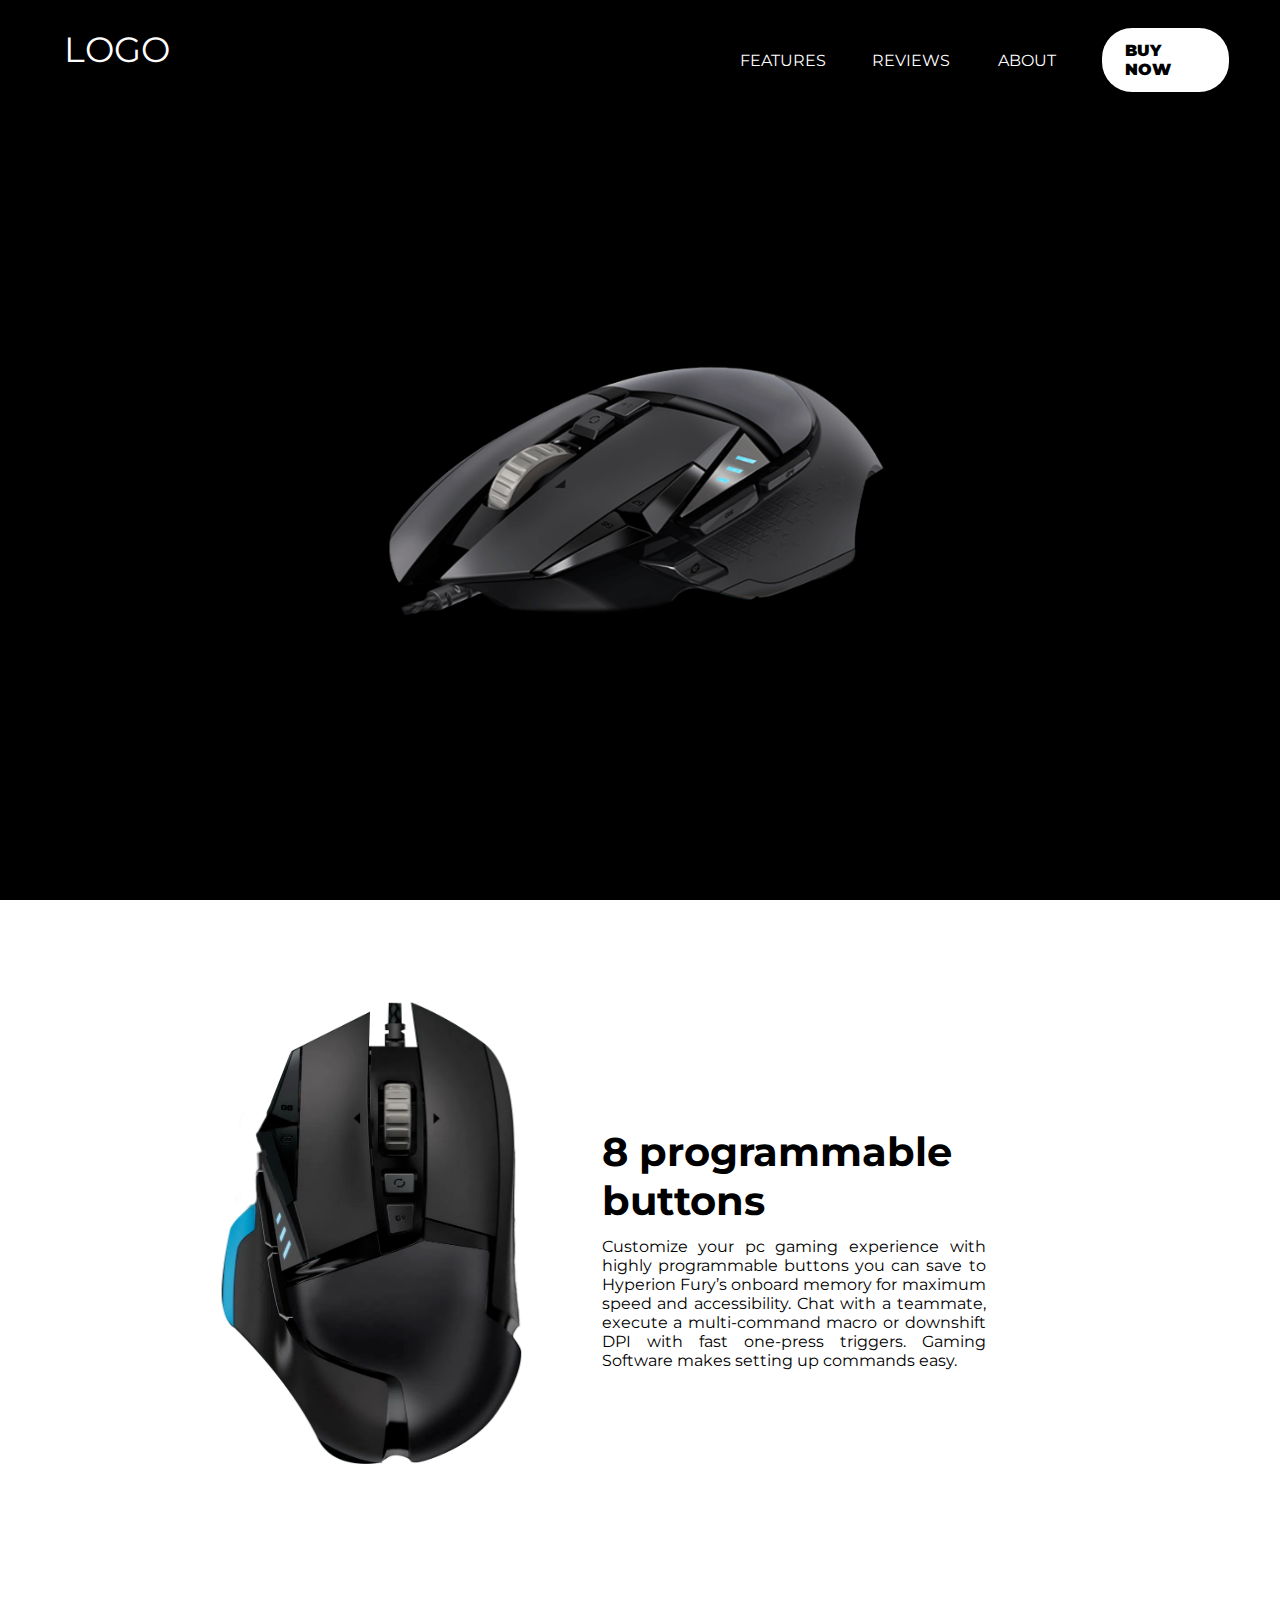
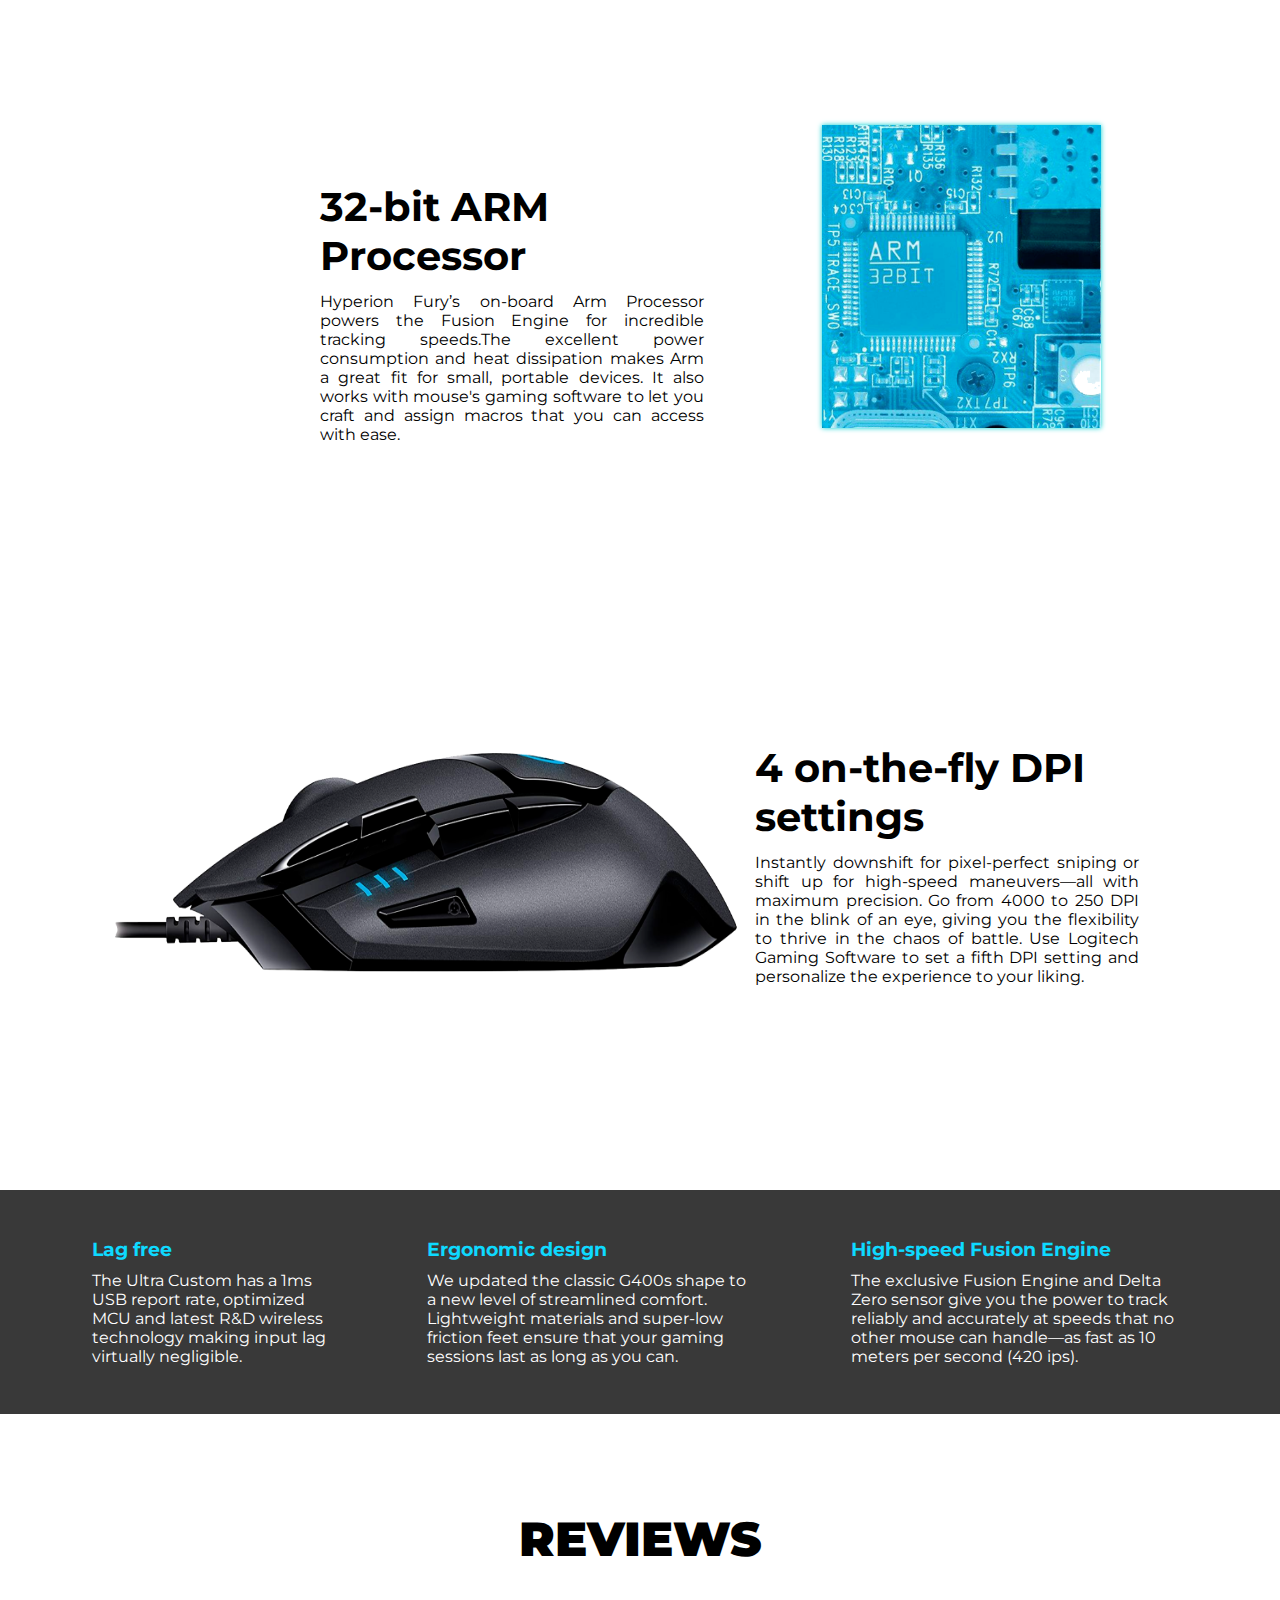
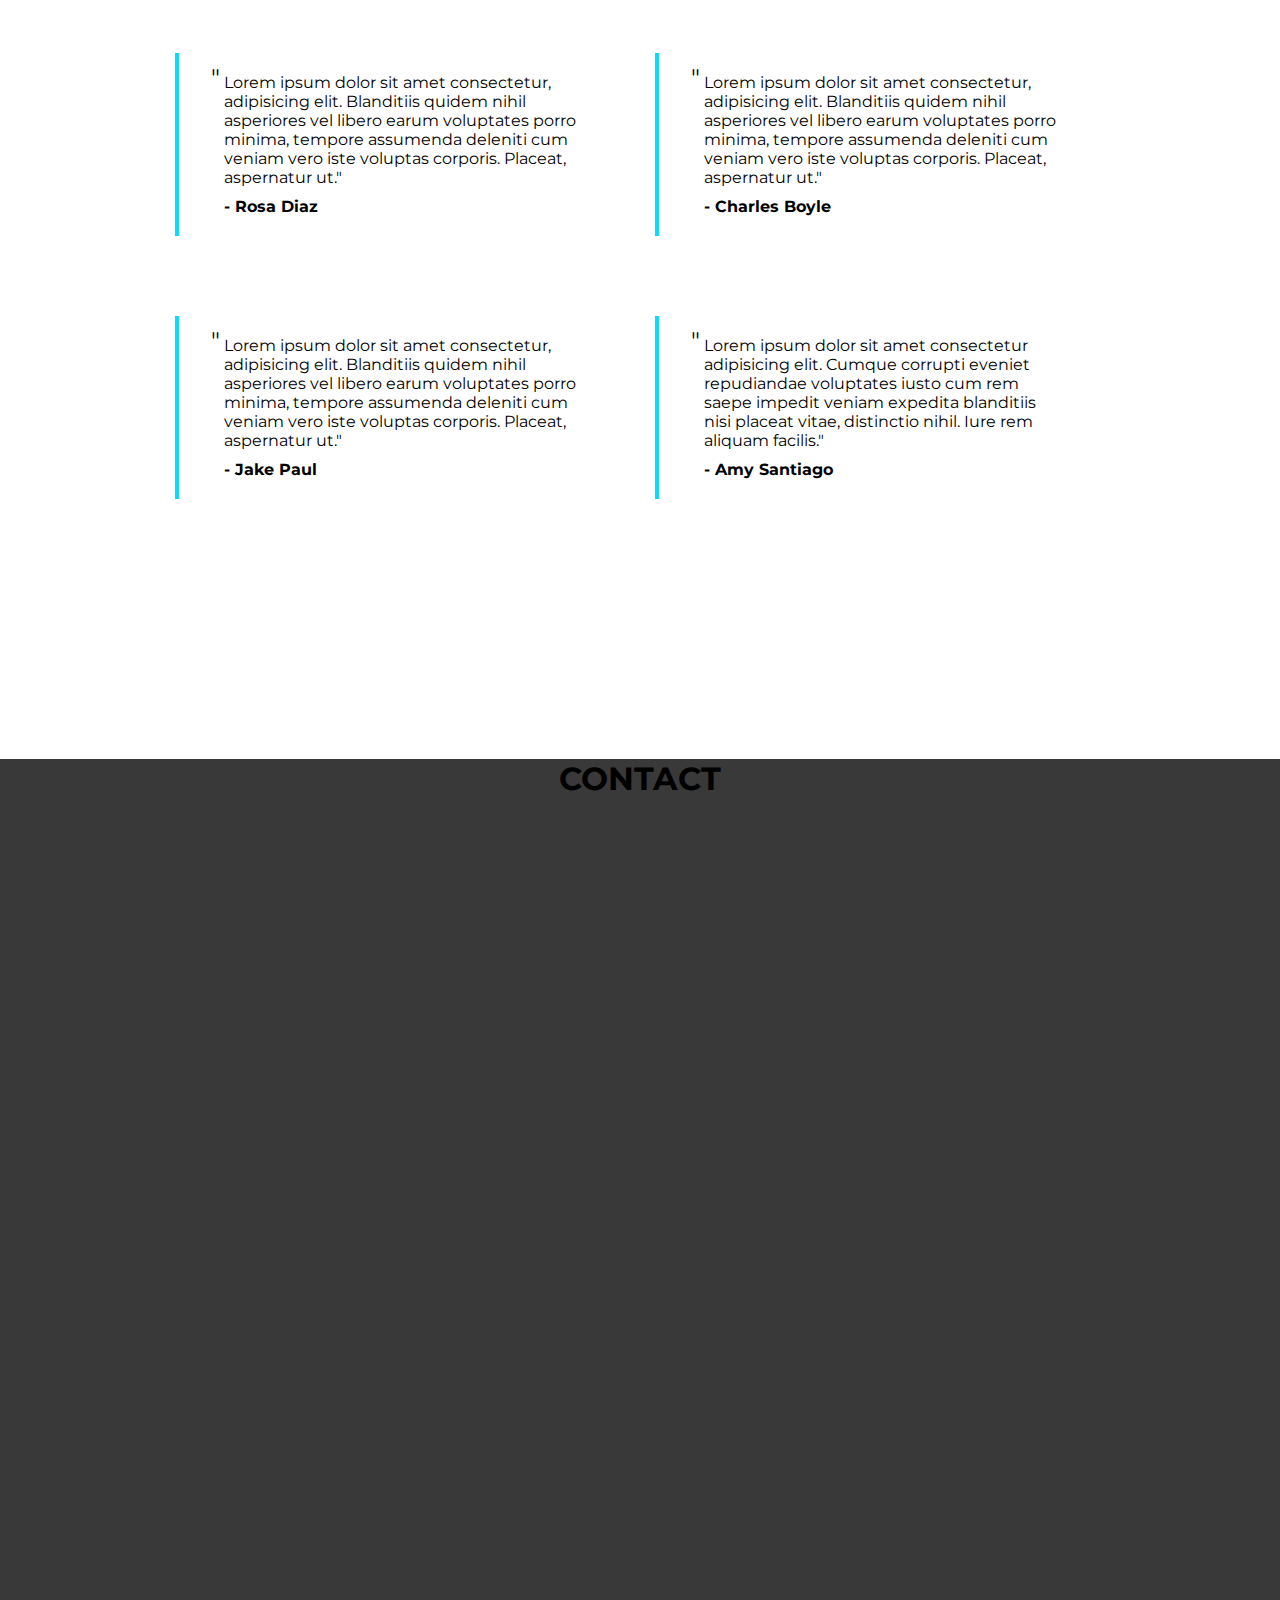
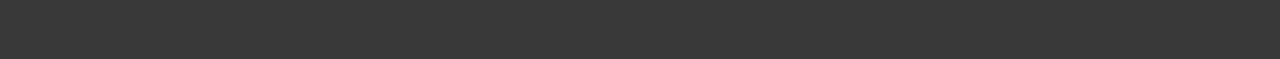
==== mouse.html @ 737251bb "sync files ready" ====
<!DOCTYPE html>
<html lang="en">

<head>
   <meta charset="UTF-8">
   <meta http-equiv="X-UA-Compatible" content="IE=edge">
   <meta name="viewport" content="width=device-width, initial-scale=1.0">
   <!-- fonts -->
   <link rel="preconnect" href="https://fonts.googleapis.com">
   <link rel="preconnect" href="https://fonts.gstatic.com" crossorigin>
   <link href="https://fonts.googleapis.com/css2?family=Montserrat:wght@300&display=swap" rel="stylesheet">
   <title>Document</title>

   <style>
      body,
      html {
         height: 100%;
         font-family: 'Montserrat', sans-serif;

      }

      * {
         margin: 0;
         padding: 0;
         box-sizing: border-box;
      }

      .page1,
      .page2,
      .page3,
      .page4,
      .page-review {
         position: relative;
      }

      .page2,
      .page3,
      .page4 {
         height: 70vh;
      }


      .page2,
      .page3,
      .page4 {
         background-color: rgb(255, 255, 255);
      }

      img {
         position: absolute;
      }

      /* ---------page1------------- */
      .page1 {
         height: 100vh;
         background-color: black;
         color: white;
         padding-top: 2.2%;
      }

      .page1 img {
         top: 40%;
         right: 30.5%;
         width: 510px;
         height: 262px;
      }

      nav {
         /* display: inline-block; */
         /* width: 40%; */
         padding-left: 56%;
         padding-right: 4%;
         position: relative;
      }

      nav span {
         position: absolute;
         top: -0%;
         left: 5%;
         font-size: 2.2em;
      }

      ul {
         list-style-type: none;
         display: flex;
         /* flex-flow: row nowrap; */
         justify-content: flex-end;
         align-items: center;
         /* background-color: rgb(15, 15, 15);
         border-radius: 30px; */
         /* font-family: 'Montserrat', sans-serif; */
      }

      ul li {
         flex: 1 1 0;
      }

      ul li a {
         text-decoration: none;
         display: inline-block;
         /* border: 1px solid red; */
         /* padding: 20px 35px; */
         padding: 13px 23px;
         text-transform: uppercase;
         color: white;
      }

      #buy {
         background-color: white;
         color: black;
         border-radius: 30px;
         font-weight: 900;
      }

      /* ------------------------  page2  --------------------------- */

      section {
         width: 30%;
         position: absolute;
         text-align: justify;
      }

      h2 {
         font-size: 2.5em;
         margin-bottom: 12px;
         text-align: initial;
      }

      .page2 img {
         top: 16%;
         left: 15%;
         width: 345px;
         height: 463px;
      }

      .page2 section {

         top: 36%;
         right: 23%;
      }

      /* ------------------------  page3  --------------------------- */


      /* .page2,.page3,.page4{
         background-color: rgb(0 0 0 / 84%);
      } */
      .page3 img {
         top: 31%;
         right: 14%;
         width: 279px;
         height: 303px;
         box-shadow: 0 0 5px rgb(4, 209, 209);
      }

      .page3 section {
         top: 40%;
         left: 25%;
      }

      /* ------------------------  page4  --------------------------- */

      .page4 img {
         top: 29%;
         left: 8%;
         width: 636px;
         height: 229px;
      }

      .page4 section {
         top: 29%;
         right: 11%;
      }

      /* ------------------ features--------------- */

      .features {
         display: flex;
         padding: 0 3.4%;
         background-color: rgb(57 57 57);
         color: white;
      }

      .features>div {
         padding: 3em;
         /* flex: 1 1 0; */
      }

      h3 {
         color: #0ed9ff;
         margin-bottom: 10px;
      }

      /* -------------------reviews-------------------- */

      .page-review {
         height: 105vh;
         text-align: center;
         padding-top: 7.5%;
      }

      .page-review h1{
         font-size: 3em;
         font-weight: 900;
         margin-bottom: 2%;
      }
      .page-review .box {
         text-align: initial;
         width: 75%;
         margin: 0 auto;
         /* border: 1px solid cyan; */
         /* box-shadow: 0 0 5px black; */
         /* padding: 1em; */
         /* background-color: rgb(0 0 0 / 9%); */
         display: flex;
         flex-flow: row wrap;
         justify-content: space-between;
      }

      .box>div{
         /* box-shadow: 0 0 5px black; */
         border-left: 4px solid #0ed9ff;
         margin: 40px 15px;
         padding: 20px 45px;
         flex: 1 1 45%;
         width: 50px;
         position: relative;
      }

      .box>div::before{
         content: '"';
         /* font-weight: 900; */
         font-size: 1.5em;
         position: absolute;
         top:10px;
         left: 32px;
      }
      /* .box .a{
         flex: 0 1 100%;
      } */

     

      .box>div>span{
         display: inline-block;
         margin-top: 10px;
         font-weight: bold;
         /* color: #0db9d8; */
      }
      


      /* --------------------- contact------------ */

      .contact{
         height: 100vh;
         background-color: rgb(57 57 57);
      }
   </style>
</head>

<body>
   <div class="page1">
      <nav>
         <span>LOGO</span>
         <ul>
            <li><a href="#">Features</a></li>
            <li><a href="#">Reviews</a></li>
            <li><a href="#">About</a></li>
            <li><a href="#" id="buy">Buy now</a></li>
         </ul>
      </nav>
      <!-- <img src="mouse-final.png" alt="mouse"> -->
      <img src="mouse-final.png" alt="mouse">
   </div>


   <div class="page2">
      <img src="mouse-top-new.-finalpng.png" alt="mouse top view">
      <section>
         <h2>8 programmable buttons</h2>
         <span>Customize your pc gaming experience with highly programmable buttons you can save to Hyperion Fury’s
            onboard memory for maximum speed and accessibility. Chat with a teammate, execute a multi-command macro or
            downshift DPI with fast one-press triggers. Gaming Software makes setting up commands easy.</span>
      </section>

   </div>

   <div class="page3">
      <img src="new-processor.png" alt="processor">
      <section>
         <h2>32-bit ARM Processor</h2>
         <span>
            Hyperion Fury’s on-board Arm Processor powers the Fusion Engine for incredible tracking speeds.The excellent
            power consumption and heat dissipation makes Arm a great fit for small, portable devices. It also works with
            mouse's gaming software to let you craft and assign macros that you can access with ease.</span>
      </section>
   </div>

   <div class="page4">
      <img src="side-mouse.png" alt="side-view-mouse">
      <section>
         <h2>4 on-the-fly DPI settings</h2>
         <span>
            Instantly downshift for pixel-perfect sniping or shift up for high-speed maneuvers—all with maximum
            precision. Go from 4000 to 250 DPI in the blink of an eye, giving you the flexibility to thrive in the chaos
            of battle. Use Logitech Gaming Software to set a fifth DPI setting and personalize the experience to your
            liking.</span>
      </section>
   </div>


   <div class="features">

      <div>
         <h3>Lag free</h3>
         The Ultra Custom has a 1ms USB report rate, optimized MCU and latest R&D wireless technology making input lag
         virtually negligible.
      </div>

      <div>
         <h3>Ergonomic design</h3>
         We updated the classic G400s shape to a new level of streamlined comfort. Lightweight materials and super-low
         friction feet ensure that your gaming sessions last as long as you can.
      </div>



      <div>
         <h3>High-speed Fusion Engine </h3>
         The exclusive Fusion Engine and Delta Zero sensor give you the power to track reliably and accurately at speeds
         that no other mouse can handle—as fast as 10 meters per second (420 ips).
      </div>


   </div>

   <div class="page-review">
      <h1>REVIEWS</h1> <br>
      <div class="box">
         <div class="a">
            Lorem ipsum dolor sit amet consectetur, adipisicing elit. Blanditiis quidem nihil asperiores vel libero earum voluptates porro minima, tempore assumenda deleniti cum veniam vero iste voluptas corporis. Placeat, aspernatur ut." <br>
            <span>- Rosa Diaz</span>
         </div>

         <div class="b">
            Lorem ipsum dolor sit amet consectetur, adipisicing elit. Blanditiis quidem nihil asperiores vel libero earum voluptates porro minima, tempore assumenda deleniti cum veniam vero iste voluptas corporis. Placeat, aspernatur ut." <br>
            <span>- Charles Boyle</span>
         </div>
         
         <div class="c">
            Lorem ipsum dolor sit amet consectetur, adipisicing elit. Blanditiis quidem nihil asperiores vel libero earum voluptates porro minima, tempore assumenda deleniti cum veniam vero iste voluptas corporis. Placeat, aspernatur ut." <br>
            <span>- Jake Paul</span>
         </div>
         <div class="d">
            Lorem ipsum dolor sit amet consectetur adipisicing elit. Cumque corrupti eveniet repudiandae voluptates iusto cum rem saepe impedit veniam expedita blanditiis nisi placeat vitae, distinctio nihil. Iure rem aliquam facilis." <br>
            <span>- Amy Santiago</span>
         </div>
            
      </div>
   </div>

   <div class="contact">
      <h1 style="text-align: center;">CONTACT</h1>

   </div>
</body>

</html>
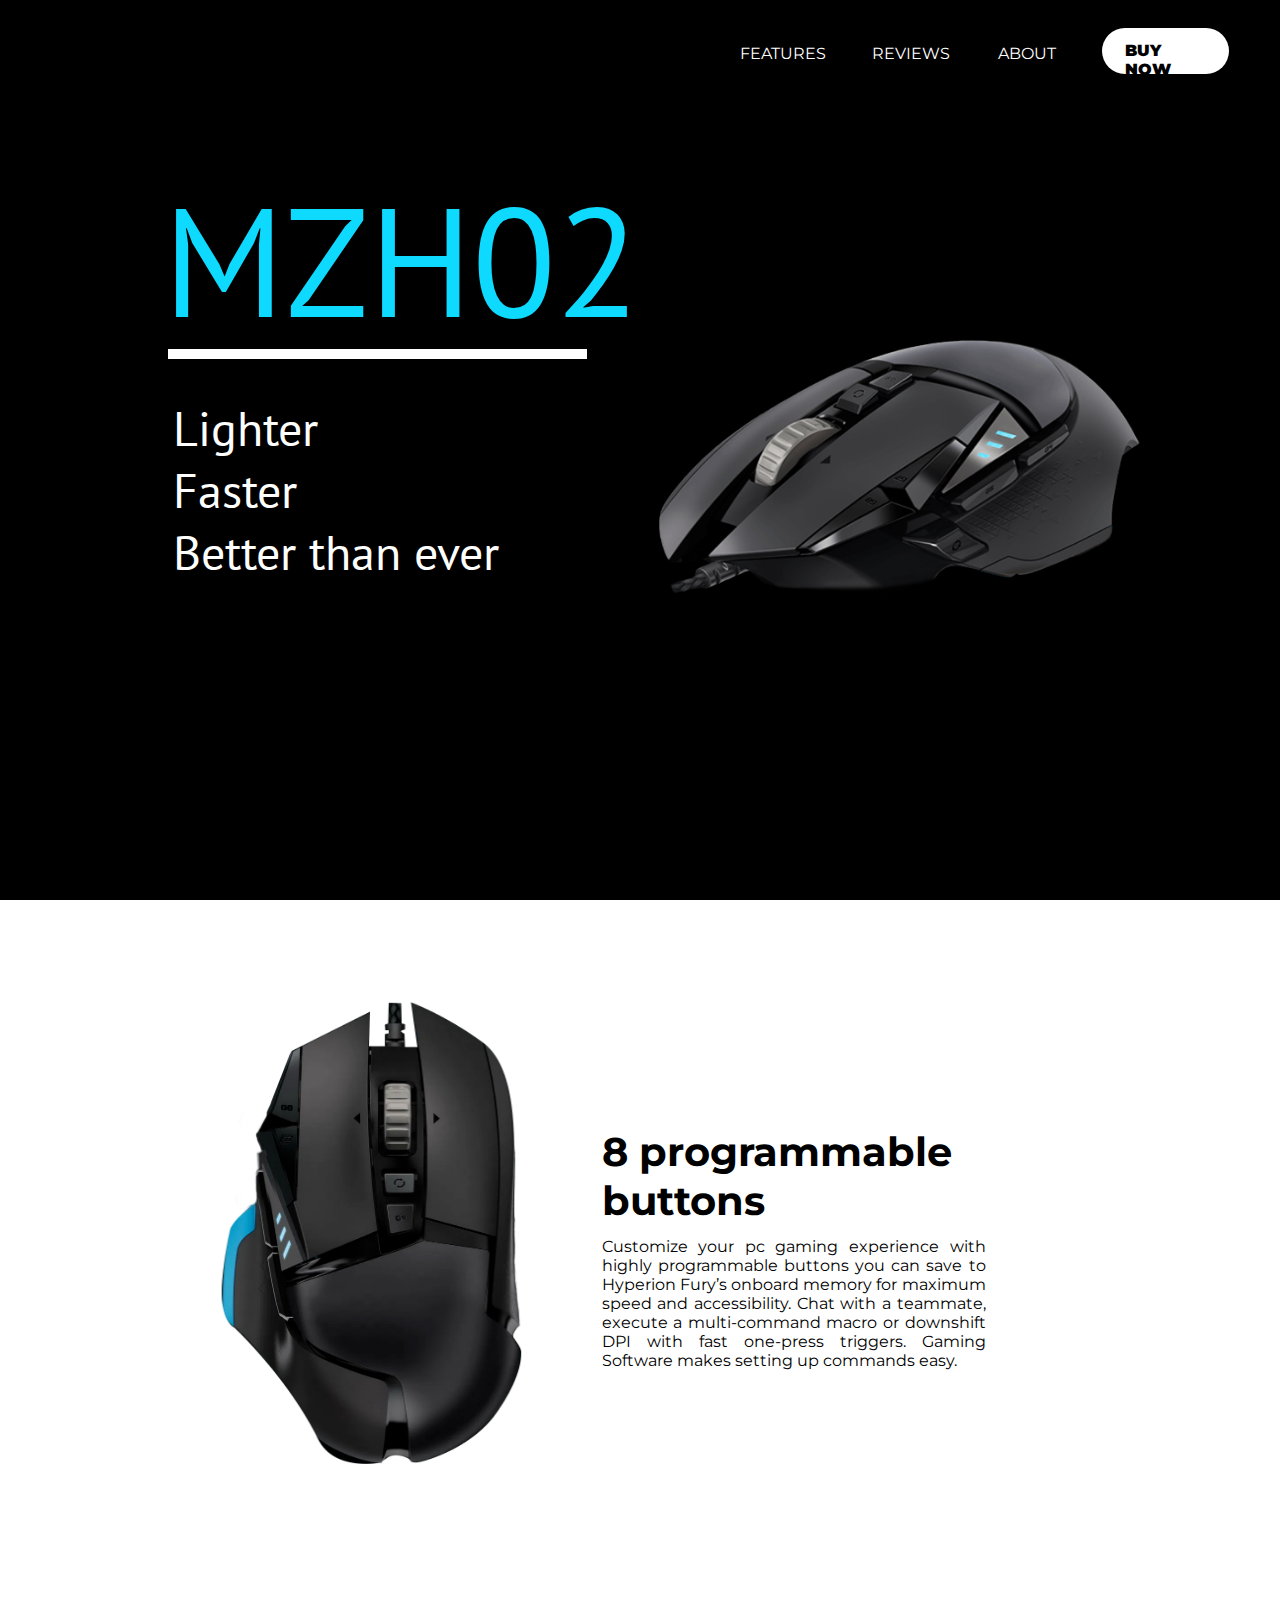
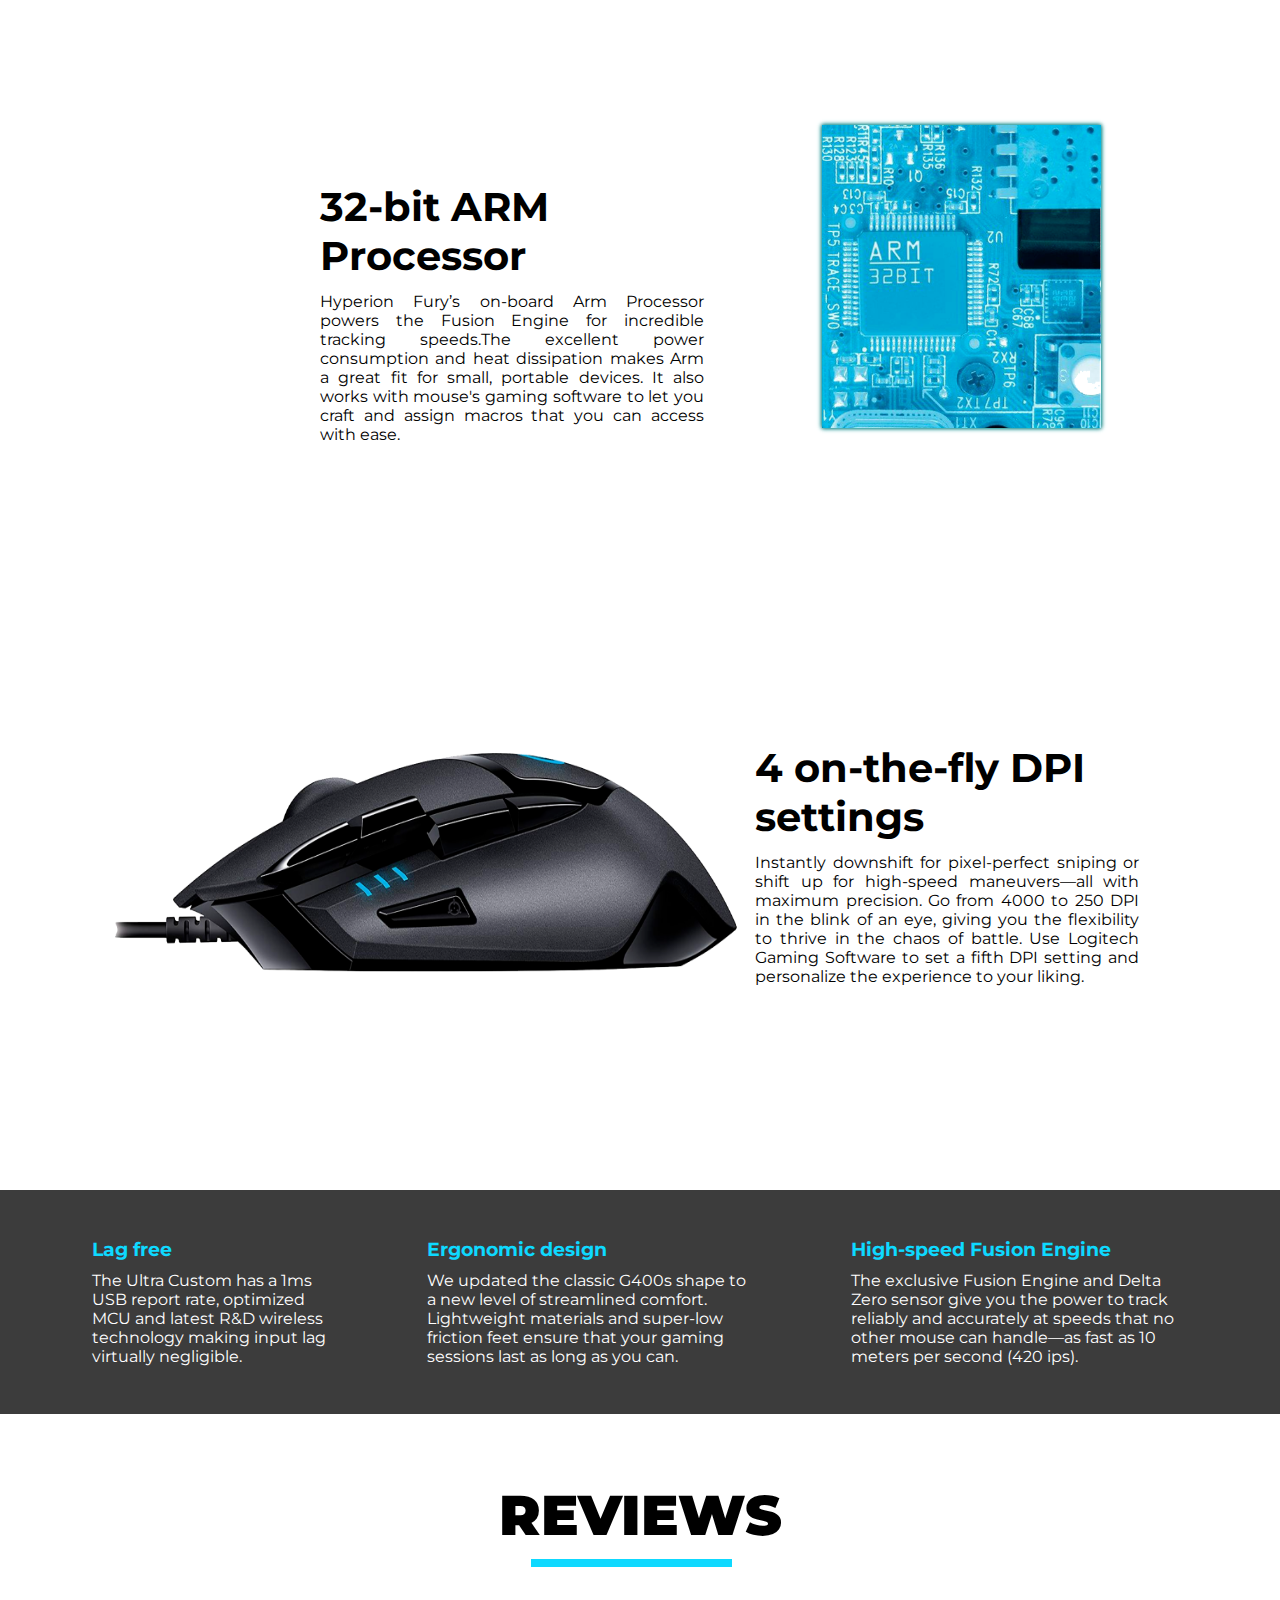
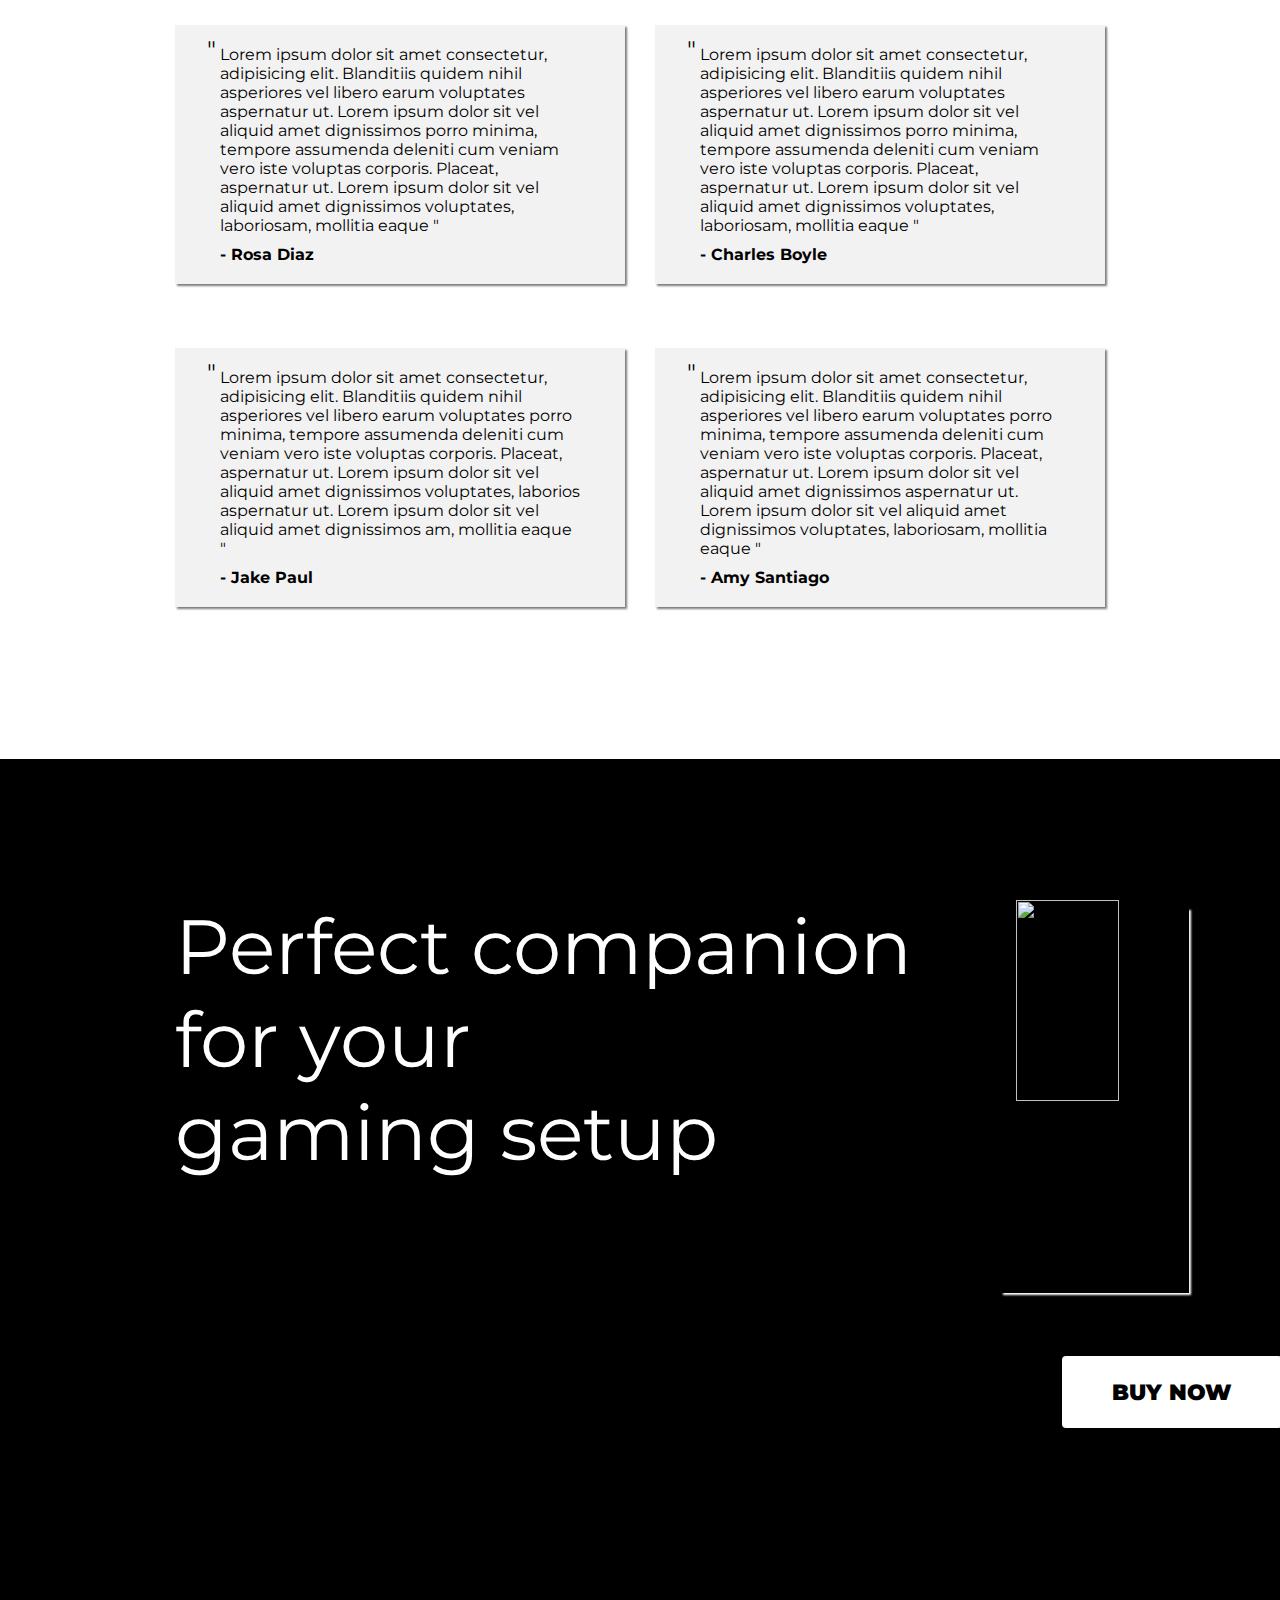
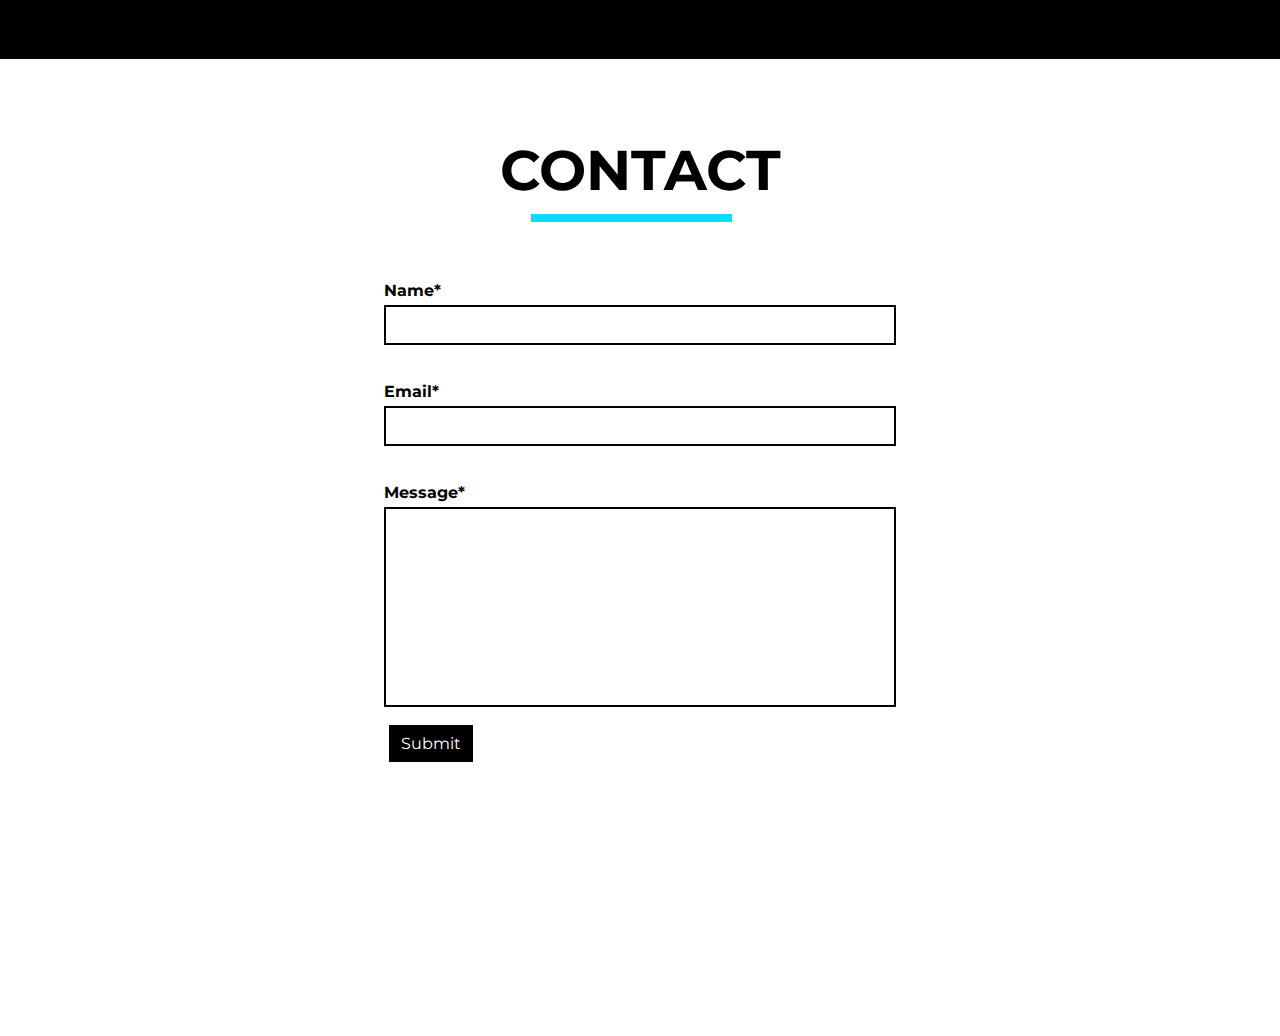
==== commit 619f849b: "made changes" ====
--- a/mouse.html
+++ b/mouse.html
@@ -9,6 +9,10 @@
    <link rel="preconnect" href="https://fonts.googleapis.com">
    <link rel="preconnect" href="https://fonts.gstatic.com" crossorigin>
    <link href="https://fonts.googleapis.com/css2?family=Montserrat:wght@300&display=swap" rel="stylesheet">
+   <link rel="preconnect" href="https://fonts.gstatic.com" crossorigin>
+   <link href="https://fonts.googleapis.com/css2?family=Rambla&display=swap" rel="stylesheet">
+   <link href="https://fonts.googleapis.com/css2?family=Merriweather+Sans&display=swap" rel="stylesheet">
+   <link href="https://fonts.googleapis.com/css2?family=PT+Sans:wght@700&display=swap" rel="stylesheet">
    <title>Document</title>
 
    <style>
@@ -16,6 +20,7 @@
       html {
          height: 100%;
          font-family: 'Montserrat', sans-serif;
+         scroll-behavior: smooth;
 
       }
 
@@ -29,7 +34,8 @@
       .page2,
       .page3,
       .page4,
-      .page-review {
+      .page-review,
+      .buy {
          position: relative;
       }
 
@@ -58,11 +64,44 @@
          padding-top: 2.2%;
       }
 
+      .page1 div {
+         width: 50%;
+         font-size: 3em;
+         position: relative;
+         top: 16%;
+         left: 13.5%;
+         /* font-family: 'Rambla', sans-serif; */
+         /* font-family: 'Merriweather Sans', sans-serif; */
+         font-family: 'PT Sans', sans-serif;
+      }
+
       .page1 img {
-         top: 40%;
-         right: 30.5%;
-         width: 510px;
-         height: 262px;
+         top: 37%;
+         right: 10.5%;
+         width: 496px;
+         height: 267px;
+      }
+
+      #name1 {
+         margin: -9% 0 6% -10px;
+         display: inline-block;
+         font-size: 3.2em;
+         color: #0ed9ff;
+         position: relative;
+         /* text-shadow: 2px 2px 2px black,
+          4px 4px 4px white,
+          6px 6px 6px black
+       */
+      }
+
+      #name1::after {
+         content: '';
+         width: 88%;
+         background-color: white;
+         height: 10px;
+         position: absolute;
+         bottom: 0%;
+         left: 1%;
       }
 
       nav {
@@ -96,6 +135,7 @@
       }
 
       ul li a {
+         transition: 0.3s ease all;
          text-decoration: none;
          display: inline-block;
          /* border: 1px solid red; */
@@ -105,11 +145,23 @@
          color: white;
       }
 
+      ul li a:hover{
+         font-weight: bold;
+      }
+
+      #buy:hover{
+         border: 2px solid white;
+         color:white;
+         background-color: black;
+
+      }
       #buy {
+         box-sizing: border-box;
          background-color: white;
          color: black;
          border-radius: 30px;
          font-weight: 900;
+         height: 46px;
       }
 
       /* ------------------------  page2  --------------------------- */
@@ -150,7 +202,8 @@
          right: 14%;
          width: 279px;
          height: 303px;
-         box-shadow: 0 0 5px rgb(4, 209, 209);
+         box-shadow: 0 0 5px rgb(4, 209, 209),
+            0 0 4px black;
       }
 
       .page3 section {
@@ -177,7 +230,7 @@
       .features {
          display: flex;
          padding: 0 3.4%;
-         background-color: rgb(57 57 57);
+         background-color: rgb(60 60 60);
          color: white;
       }
 
@@ -196,14 +249,32 @@
       .page-review {
          height: 105vh;
          text-align: center;
-         padding-top: 7.5%;
-      }
-
-      .page-review h1{
-         font-size: 3em;
+         padding-top: 5.2%;
+      }
+
+      .page-review h1 {
+         font-size: 3.5em;
          font-weight: 900;
          margin-bottom: 2%;
-      }
+         position: relative;
+      }
+
+      .page-review h1::after,
+      .contact h1::after {
+         content: '';
+         width: 15.7%;
+         background-color: #0ed9ff;
+         height: 8px;
+         position: absolute;
+         bottom: -27%;
+         left: 41.5%;
+         /* box-shadow: 0px 0px 1px black; */
+      }
+
+      /* 
+      .page-review h1::after{
+         add an underline here
+      } */
       .page-review .box {
          text-align: initial;
          width: 75%;
@@ -217,44 +288,177 @@
          justify-content: space-between;
       }
 
-      .box>div{
-         /* box-shadow: 0 0 5px black; */
-         border-left: 4px solid #0ed9ff;
-         margin: 40px 15px;
+      .box>div {
+         box-shadow: 2px 2px 2px #00000085;
+         /* border-left: 4px solid #0ed9ff; */
+         margin: 32px 15px;
          padding: 20px 45px;
          flex: 1 1 45%;
          width: 50px;
          position: relative;
-      }
-
-      .box>div::before{
+         background-color: #8080801a;
+      }
+
+      .box>div::before {
          content: '"';
          /* font-weight: 900; */
          font-size: 1.5em;
          position: absolute;
-         top:10px;
+         top: 10px;
          left: 32px;
       }
+
       /* .box .a{
          flex: 0 1 100%;
       } */
 
-     
-
-      .box>div>span{
+
+
+      .box>div>span {
          display: inline-block;
          margin-top: 10px;
          font-weight: bold;
          /* color: #0db9d8; */
       }
-      
-
+
+      /* ---------------------- buy -------------------------- */
+      .buy {
+         height: 100vh;
+         background-color: black;
+         color: white;
+         display: flex;
+         justify-content: space-between;
+      }
+
+
+      .buy>div {
+         padding: 2em;
+         margin: 2em;
+      }
+
+      .buy .left,
+      .buy .right {
+         position: relative;
+      }
+
+      .buy .left .text {
+         font-size: 4.8em;
+         position: relative;
+         top: 10%;
+         left: 15%;
+      }
+
+      .buy .right img {
+         position: relative;
+         width: 65%;
+         height: 51%;
+         margin-left: 18%;
+         top: 10%;
+         /* box-shadow: 2px 2px 2px white,
+         -2px -2px 2px white; */
+         /* box-shadow: 2px 0 0 white,
+            0 2px 0 white; */
+      }
+
+      .buy .right::after {
+         /* content: '';
+         width: 61%;
+         height: 47%;
+         position: absolute;
+         left: 20%;
+         top: 14%;
+         border-right: 3px solid rgb(0, 68, 255);
+         border-bottom: 3px solid rgb(0, 68, 255); */
+         /* transform: skew(-3deg, 2deg); */
+         /* transform: skew(-3deg, 2deg); */
+         content: '';
+         width: 61%;
+         height: 46%;
+         position: absolute;
+         left: 19.7%;
+         top: 14%;
+         /* border: 2px solid white; */
+         box-shadow: 2px 2px 2px white;
+      }
+
+      .buy .right a {
+         display: inline-block;
+         text-decoration: none;
+         color: black;
+         background-color: white;
+         padding: 22px 50px;
+         position: relative;
+         top: 18%;
+         left: 37%;
+         font-size: 1.4em;
+         font-weight: 900;
+         /* border: 5px solid #005fff; */
+         /* box-shadow: 3px 3px 4px #005fff; */
+         border-radius: 4px;
+      }
 
       /* --------------------- contact------------ */
 
-      .contact{
+      .contact {
          height: 100vh;
-         background-color: rgb(57 57 57);
+         position: relative;
+      }
+
+      .contact h1 {
+         text-align: center;
+         font-size: 3.5em;
+         margin: 6% auto;
+         position: relative;
+      }
+
+
+      label {
+         /* text-align: left; */
+         display: block;
+         margin-bottom: 5px;
+         font-weight: bold;
+      }
+
+      label::after {
+         content: '*';
+      }
+
+      input[type=text] {
+         width: 100%;
+         margin-bottom: 18px;
+         border: 2px solid black;
+
+      }
+
+      input[id=name],
+      input[id=email] {
+         height: 40px;
+      }
+
+      input[id=message] {
+         height: 200px;
+      }
+
+      form {
+         width: 40%;
+         margin: 0 auto;
+         display: flex;
+         flex-flow: column nowrap;
+         /* justify-content: center; */
+         align-items: flex-start;
+      }
+
+      form span {
+         margin-left: 5px;
+         cursor: pointer;
+         padding: 9px 12px;
+         color: white;
+         font-size: inherit;
+         background-color: black;
+      }
+
+      form span:hover {
+         transform: scale(1.02);
       }
    </style>
 </head>
@@ -262,20 +466,21 @@
 <body>
    <div class="page1">
       <nav>
-         <span>LOGO</span>
+         <!-- <span>LOGO</span> -->
          <ul>
-            <li><a href="#">Features</a></li>
-            <li><a href="#">Reviews</a></li>
+            <li><a href="#features">Features</a></li>
+            <li><a href="#reeviews">Reviews</a></li>
             <li><a href="#">About</a></li>
-            <li><a href="#" id="buy">Buy now</a></li>
+            <li><a href="#bnow" id="buy">Buy now</a></li>
          </ul>
       </nav>
       <!-- <img src="mouse-final.png" alt="mouse"> -->
+      <div><span id="name1"> MZH02</span> <br>Lighter<br>Faster <br>Better than ever</div>
       <img src="mouse-final.png" alt="mouse">
    </div>
 
 
-   <div class="page2">
+   <div class="page2"  id="features">
       <img src="mouse-top-new.-finalpng.png" alt="mouse top view">
       <section>
          <h2>8 programmable buttons</h2>
@@ -335,33 +540,72 @@
 
    </div>
 
-   <div class="page-review">
+   <div class="page-review" id="reeviews">
       <h1>REVIEWS</h1> <br>
       <div class="box">
          <div class="a">
-            Lorem ipsum dolor sit amet consectetur, adipisicing elit. Blanditiis quidem nihil asperiores vel libero earum voluptates porro minima, tempore assumenda deleniti cum veniam vero iste voluptas corporis. Placeat, aspernatur ut." <br>
+            Lorem ipsum dolor sit amet consectetur, adipisicing elit. Blanditiis quidem nihil asperiores vel libero
+            earum voluptates aspernatur ut. Lorem ipsum dolor sit vel aliquid amet dignissimos porro minima, tempore
+            assumenda deleniti cum veniam vero iste voluptas corporis. Placeat,
+            aspernatur ut. Lorem ipsum dolor sit vel aliquid amet dignissimos voluptates, laboriosam, mollitia eaque
+            " <br>
             <span>- Rosa Diaz</span>
          </div>
 
          <div class="b">
-            Lorem ipsum dolor sit amet consectetur, adipisicing elit. Blanditiis quidem nihil asperiores vel libero earum voluptates porro minima, tempore assumenda deleniti cum veniam vero iste voluptas corporis. Placeat, aspernatur ut." <br>
+            Lorem ipsum dolor sit amet consectetur, adipisicing elit. Blanditiis quidem nihil asperiores vel libero
+            earum voluptates aspernatur ut. Lorem ipsum dolor sit vel aliquid amet dignissimos porro minima, tempore
+            assumenda deleniti cum veniam vero iste voluptas corporis. Placeat,
+            aspernatur ut. Lorem ipsum dolor sit vel aliquid amet dignissimos voluptates, laboriosam, mollitia eaque
+            " <br>
             <span>- Charles Boyle</span>
          </div>
-         
+
          <div class="c">
-            Lorem ipsum dolor sit amet consectetur, adipisicing elit. Blanditiis quidem nihil asperiores vel libero earum voluptates porro minima, tempore assumenda deleniti cum veniam vero iste voluptas corporis. Placeat, aspernatur ut." <br>
+            Lorem ipsum dolor sit amet consectetur, adipisicing elit. Blanditiis quidem nihil asperiores vel libero
+            earum voluptates porro minima, tempore assumenda deleniti cum veniam vero iste voluptas corporis. Placeat,
+            aspernatur ut. Lorem ipsum dolor sit vel aliquid amet dignissimos voluptates, laborios aspernatur ut. Lorem
+            ipsum dolor sit vel aliquid amet dignissimos am, mollitia eaque
+            " <br>
             <span>- Jake Paul</span>
          </div>
          <div class="d">
-            Lorem ipsum dolor sit amet consectetur adipisicing elit. Cumque corrupti eveniet repudiandae voluptates iusto cum rem saepe impedit veniam expedita blanditiis nisi placeat vitae, distinctio nihil. Iure rem aliquam facilis." <br>
+            Lorem ipsum dolor sit amet consectetur, adipisicing elit. Blanditiis quidem nihil asperiores vel libero
+            earum voluptates porro minima, tempore assumenda deleniti cum veniam vero iste voluptas corporis. Placeat,
+            aspernatur ut. Lorem ipsum dolor sit vel aliquid amet dignissimos aspernatur ut. Lorem ipsum dolor sit vel
+            aliquid amet dignissimos voluptates, laboriosam, mollitia eaque
+            " <br>
             <span>- Amy Santiago</span>
          </div>
-            
+
       </div>
    </div>
 
+   <div class="buy" id="bnow">
+      <div class="left">
+         <div class="text">
+            Perfect companion <br>for your <br>gaming setup
+         </div>
+      </div>
+      <div class="right"><img
+            src="https://www.newshub.co.nz/home/new-zealand/2020/02/gaming-industry-charges-forward-as-earnings-double-since-2017/_jcr_content/par/image.dynimg.1280.q75.jpg/v1581115957421/Getty-images-gaming-1120.jpg"
+            alt="">
+         <a href="#new">BUY NOW</a>
+      </div>
+   </div>
    <div class="contact">
-      <h1 style="text-align: center;">CONTACT</h1>
+      <h1>CONTACT</h1>
+      <div class="form">
+         <form>
+            <label for="name">Name</label>
+            <input type="text" id="name"><br>
+            <label for="email">Email</label>
+            <input type="text" id="email"><br>
+            <label for="message">Message</label>
+            <input type="text" id="message">
+            <span>Submit</span>
+         </form>
+      </div>
 
    </div>
 </body>
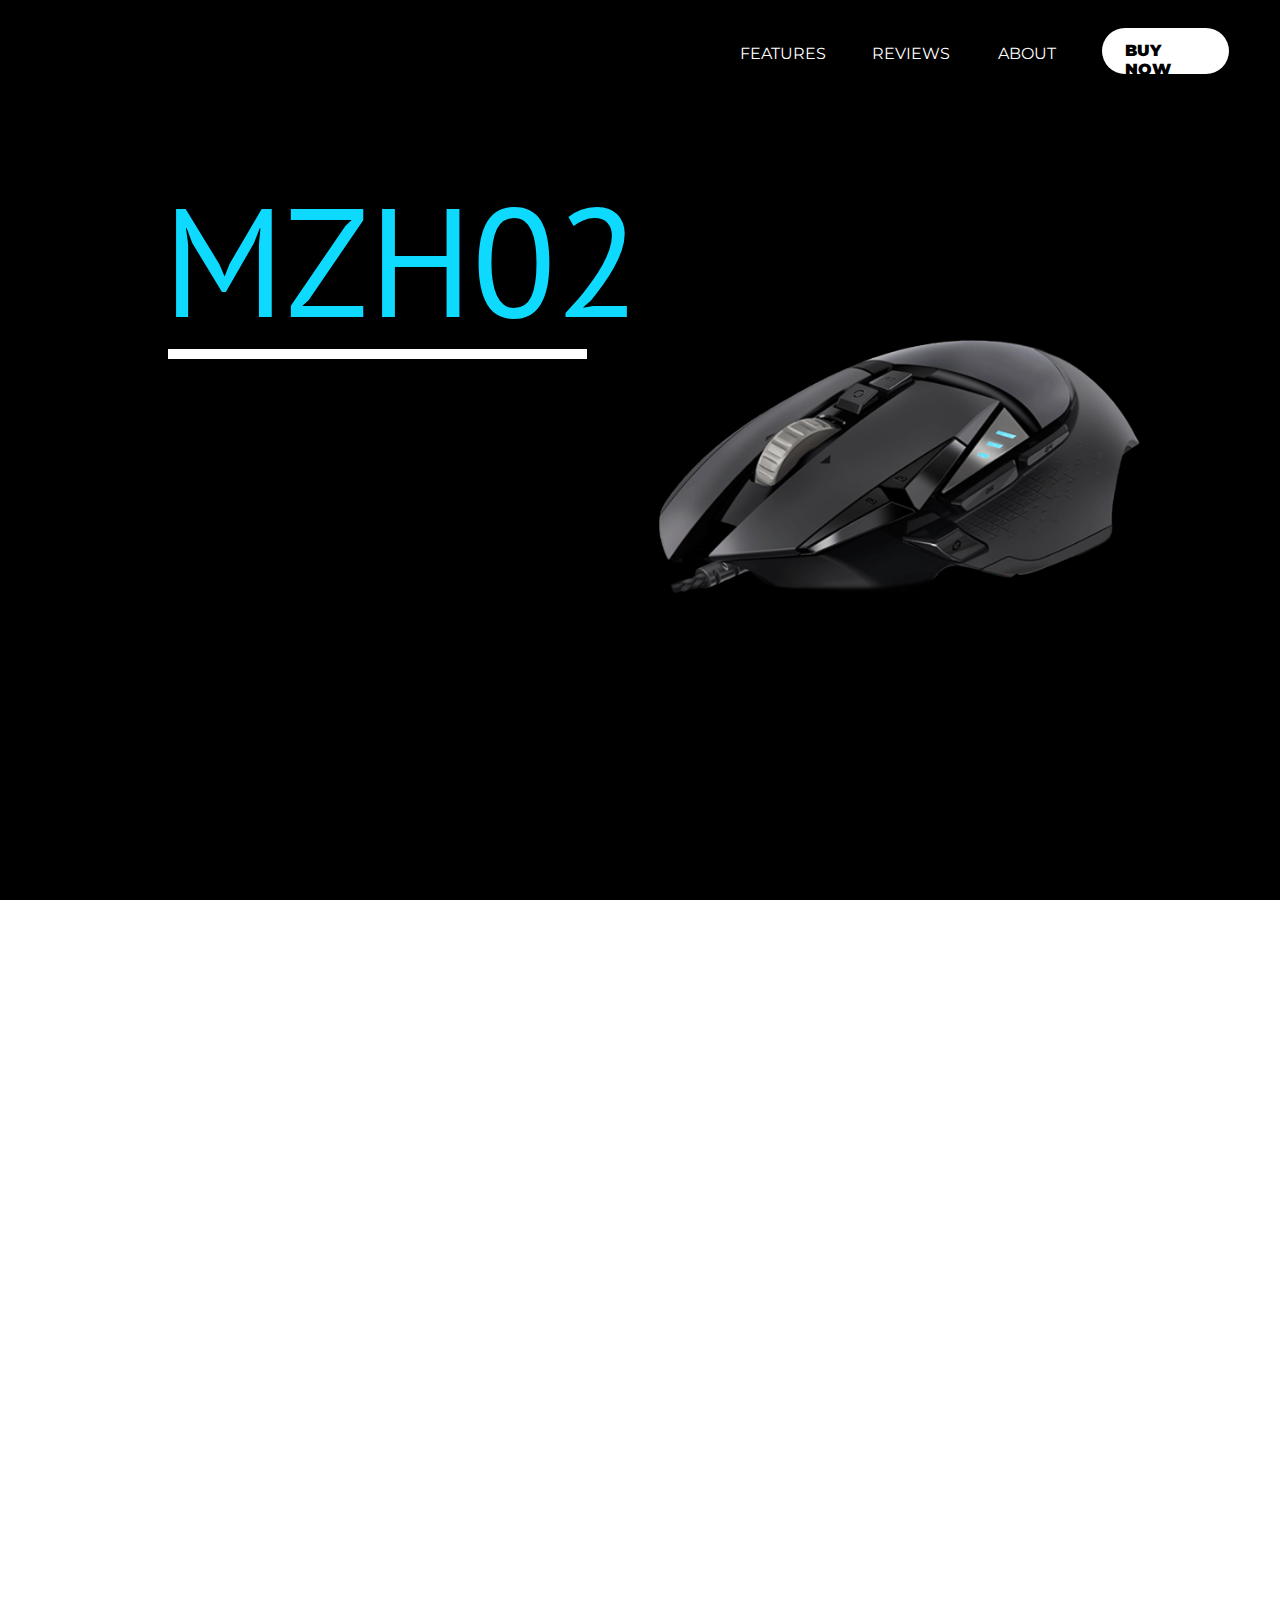
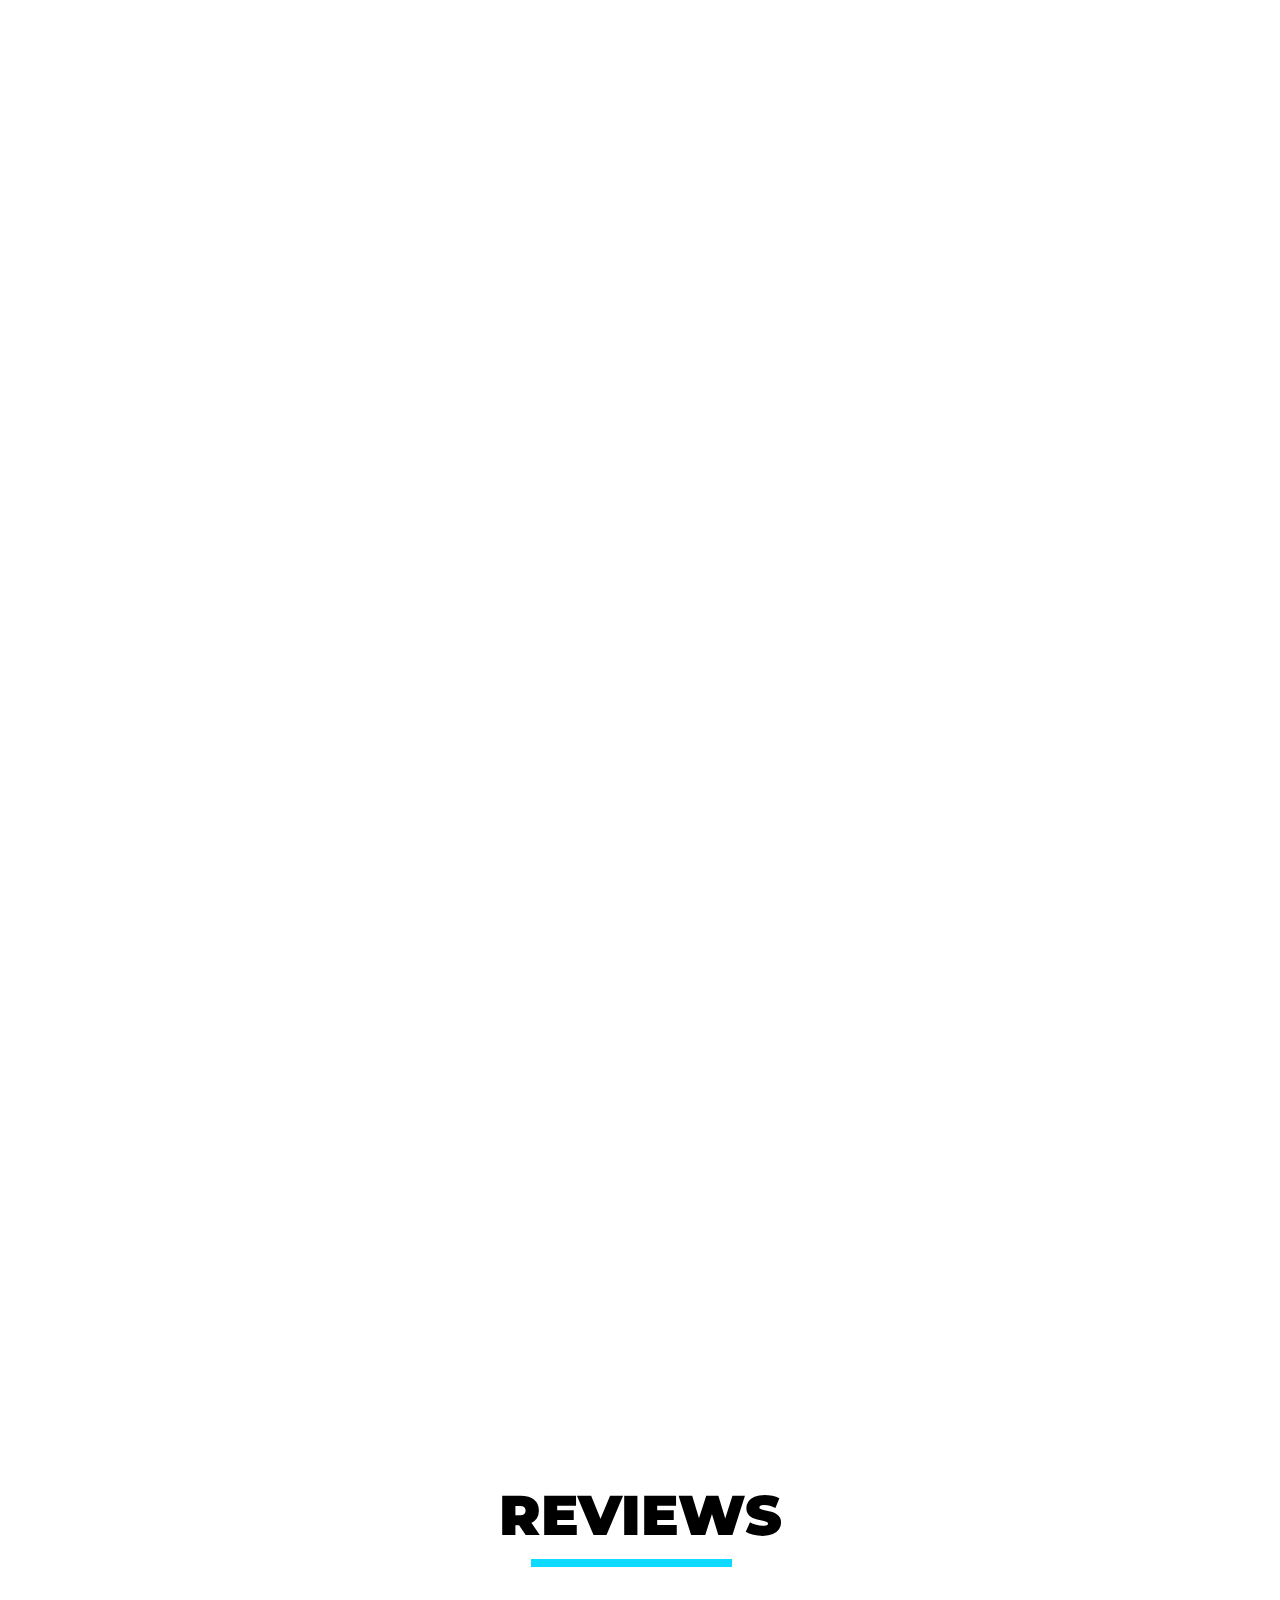
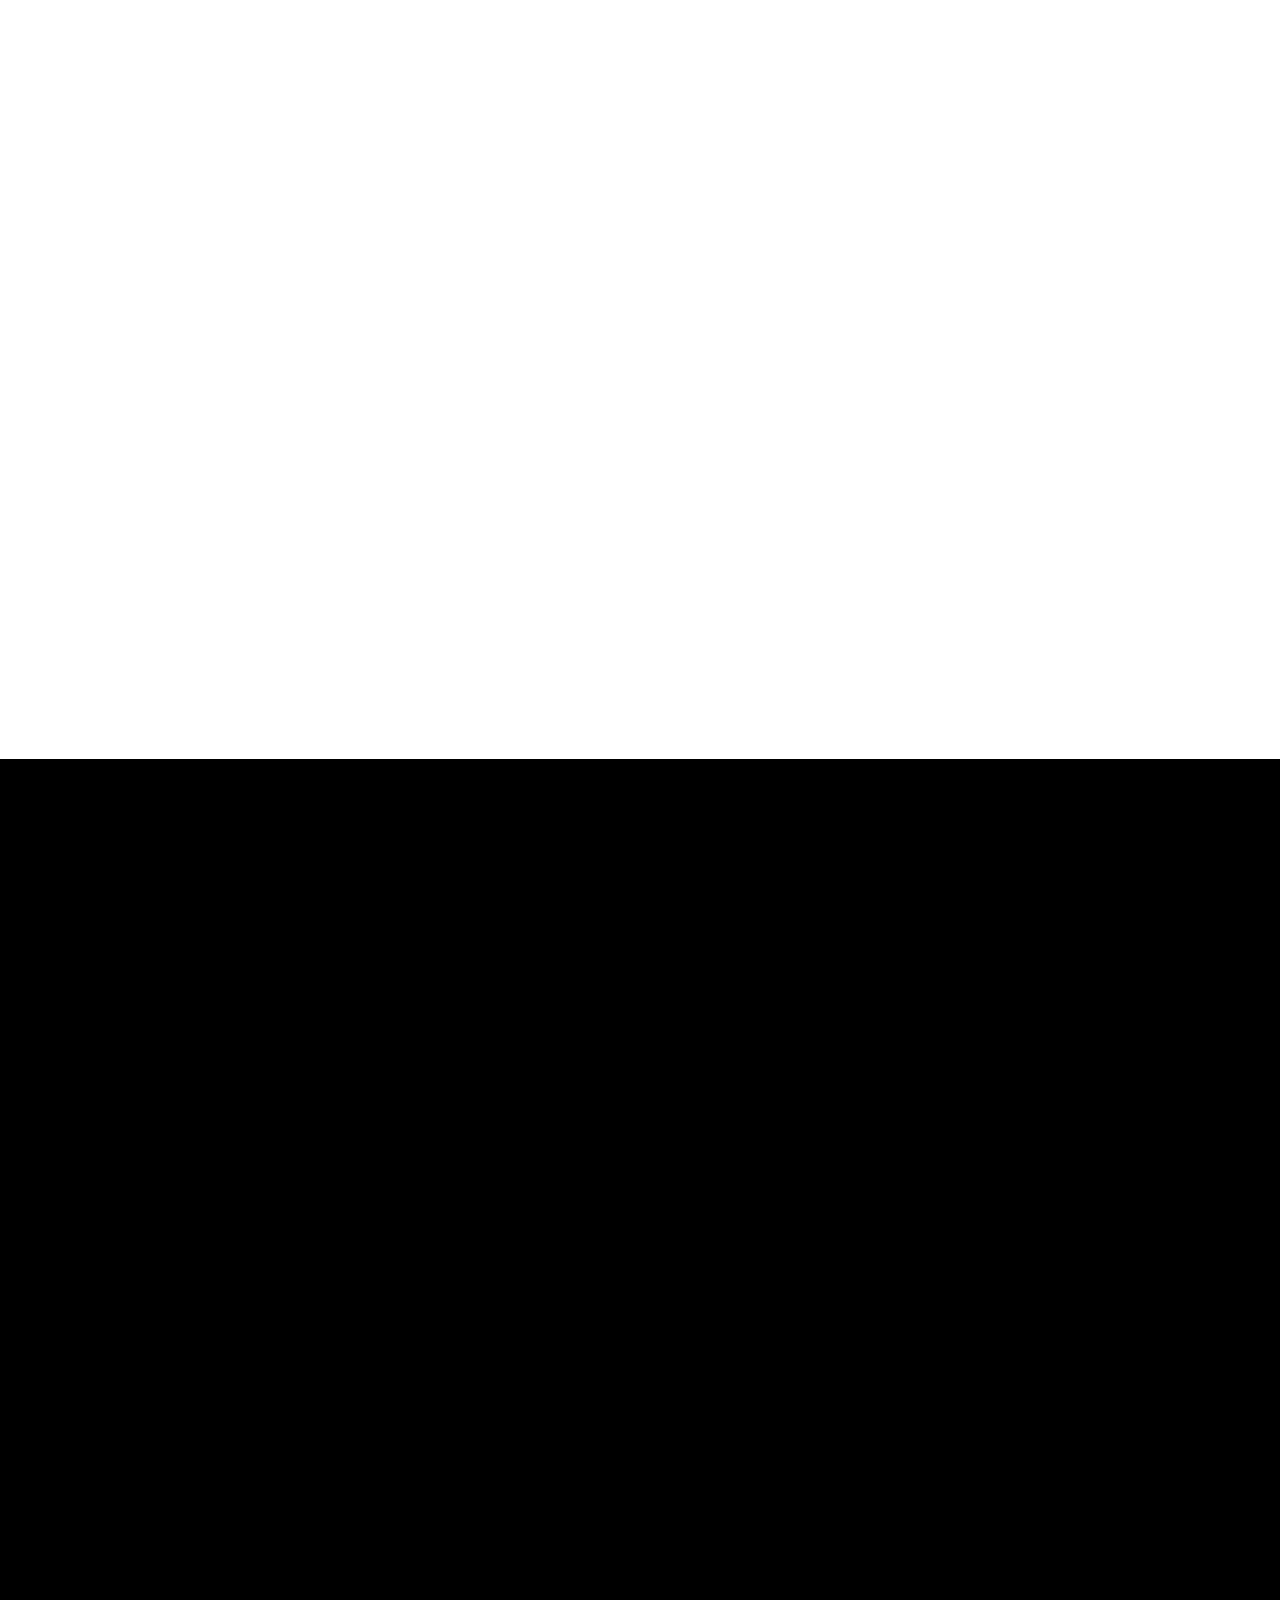
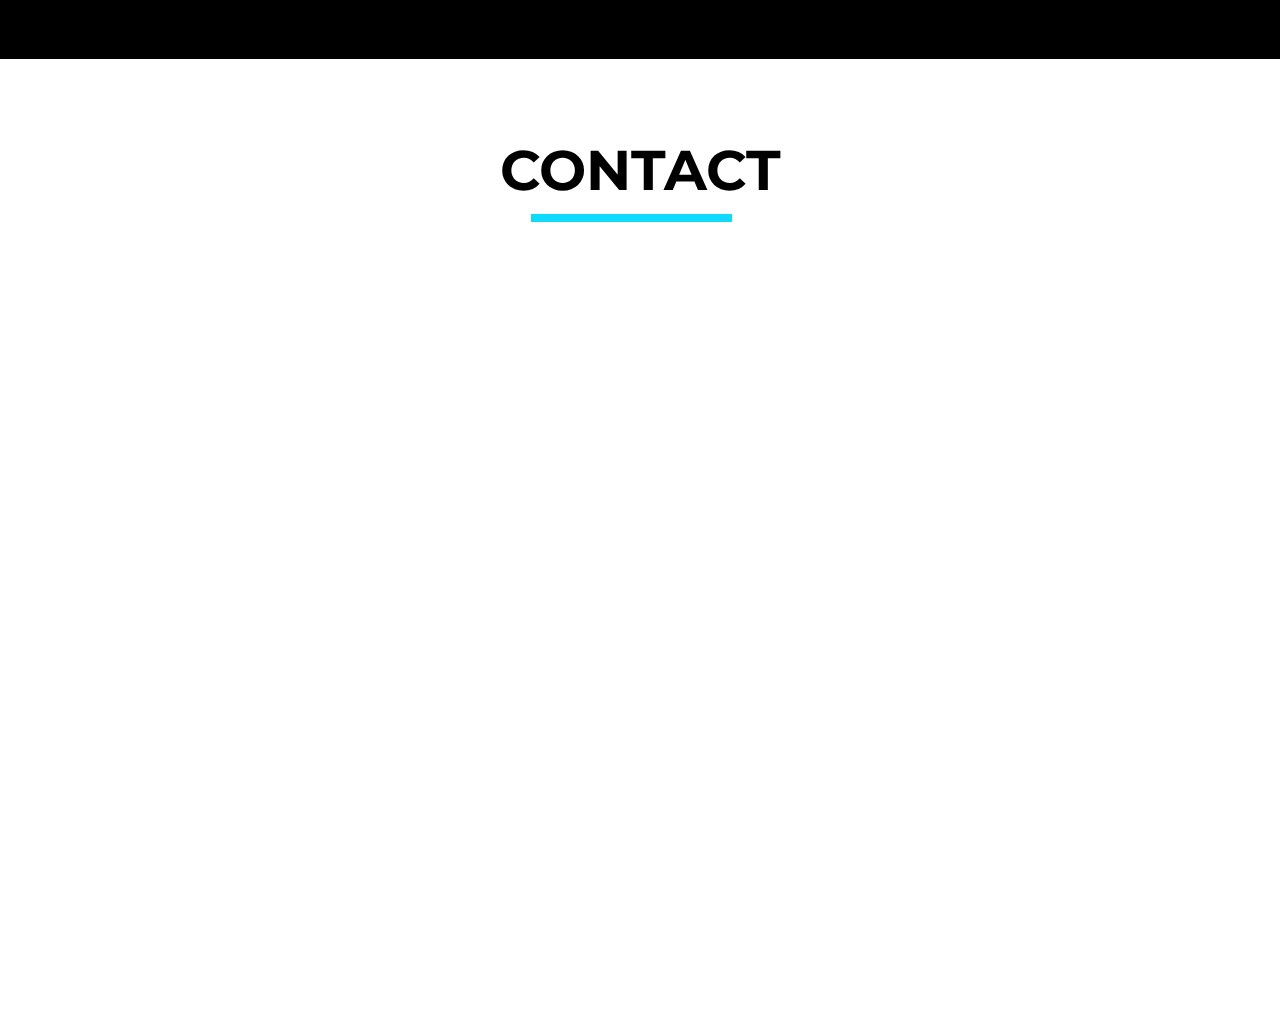
==== commit db513936: "added files" ====
--- a/mouse.html
+++ b/mouse.html
@@ -13,454 +13,9 @@
    <link href="https://fonts.googleapis.com/css2?family=Rambla&display=swap" rel="stylesheet">
    <link href="https://fonts.googleapis.com/css2?family=Merriweather+Sans&display=swap" rel="stylesheet">
    <link href="https://fonts.googleapis.com/css2?family=PT+Sans:wght@700&display=swap" rel="stylesheet">
+   
+   <link rel="stylesheet" href="styles.css">
    <title>Document</title>
-
-   <style>
-      body,
-      html {
-         height: 100%;
-         font-family: 'Montserrat', sans-serif;
-         scroll-behavior: smooth;
-
-      }
-
-      * {
-         margin: 0;
-         padding: 0;
-         box-sizing: border-box;
-      }
-
-      .page1,
-      .page2,
-      .page3,
-      .page4,
-      .page-review,
-      .buy {
-         position: relative;
-      }
-
-      .page2,
-      .page3,
-      .page4 {
-         height: 70vh;
-      }
-
-
-      .page2,
-      .page3,
-      .page4 {
-         background-color: rgb(255, 255, 255);
-      }
-
-      img {
-         position: absolute;
-      }
-
-      /* ---------page1------------- */
-      .page1 {
-         height: 100vh;
-         background-color: black;
-         color: white;
-         padding-top: 2.2%;
-      }
-
-      .page1 div {
-         width: 50%;
-         font-size: 3em;
-         position: relative;
-         top: 16%;
-         left: 13.5%;
-         /* font-family: 'Rambla', sans-serif; */
-         /* font-family: 'Merriweather Sans', sans-serif; */
-         font-family: 'PT Sans', sans-serif;
-      }
-
-      .page1 img {
-         top: 37%;
-         right: 10.5%;
-         width: 496px;
-         height: 267px;
-      }
-
-      #name1 {
-         margin: -9% 0 6% -10px;
-         display: inline-block;
-         font-size: 3.2em;
-         color: #0ed9ff;
-         position: relative;
-         /* text-shadow: 2px 2px 2px black,
-          4px 4px 4px white,
-          6px 6px 6px black
-       */
-      }
-
-      #name1::after {
-         content: '';
-         width: 88%;
-         background-color: white;
-         height: 10px;
-         position: absolute;
-         bottom: 0%;
-         left: 1%;
-      }
-
-      nav {
-         /* display: inline-block; */
-         /* width: 40%; */
-         padding-left: 56%;
-         padding-right: 4%;
-         position: relative;
-      }
-
-      nav span {
-         position: absolute;
-         top: -0%;
-         left: 5%;
-         font-size: 2.2em;
-      }
-
-      ul {
-         list-style-type: none;
-         display: flex;
-         /* flex-flow: row nowrap; */
-         justify-content: flex-end;
-         align-items: center;
-         /* background-color: rgb(15, 15, 15);
-         border-radius: 30px; */
-         /* font-family: 'Montserrat', sans-serif; */
-      }
-
-      ul li {
-         flex: 1 1 0;
-      }
-
-      ul li a {
-         transition: 0.3s ease all;
-         text-decoration: none;
-         display: inline-block;
-         /* border: 1px solid red; */
-         /* padding: 20px 35px; */
-         padding: 13px 23px;
-         text-transform: uppercase;
-         color: white;
-      }
-
-      ul li a:hover{
-         font-weight: bold;
-      }
-
-      #buy:hover{
-         border: 2px solid white;
-         color:white;
-         background-color: black;
-
-      }
-      #buy {
-         box-sizing: border-box;
-         background-color: white;
-         color: black;
-         border-radius: 30px;
-         font-weight: 900;
-         height: 46px;
-      }
-
-      /* ------------------------  page2  --------------------------- */
-
-      section {
-         width: 30%;
-         position: absolute;
-         text-align: justify;
-      }
-
-      h2 {
-         font-size: 2.5em;
-         margin-bottom: 12px;
-         text-align: initial;
-      }
-
-      .page2 img {
-         top: 16%;
-         left: 15%;
-         width: 345px;
-         height: 463px;
-      }
-
-      .page2 section {
-
-         top: 36%;
-         right: 23%;
-      }
-
-      /* ------------------------  page3  --------------------------- */
-
-
-      /* .page2,.page3,.page4{
-         background-color: rgb(0 0 0 / 84%);
-      } */
-      .page3 img {
-         top: 31%;
-         right: 14%;
-         width: 279px;
-         height: 303px;
-         box-shadow: 0 0 5px rgb(4, 209, 209),
-            0 0 4px black;
-      }
-
-      .page3 section {
-         top: 40%;
-         left: 25%;
-      }
-
-      /* ------------------------  page4  --------------------------- */
-
-      .page4 img {
-         top: 29%;
-         left: 8%;
-         width: 636px;
-         height: 229px;
-      }
-
-      .page4 section {
-         top: 29%;
-         right: 11%;
-      }
-
-      /* ------------------ features--------------- */
-
-      .features {
-         display: flex;
-         padding: 0 3.4%;
-         background-color: rgb(60 60 60);
-         color: white;
-      }
-
-      .features>div {
-         padding: 3em;
-         /* flex: 1 1 0; */
-      }
-
-      h3 {
-         color: #0ed9ff;
-         margin-bottom: 10px;
-      }
-
-      /* -------------------reviews-------------------- */
-
-      .page-review {
-         height: 105vh;
-         text-align: center;
-         padding-top: 5.2%;
-      }
-
-      .page-review h1 {
-         font-size: 3.5em;
-         font-weight: 900;
-         margin-bottom: 2%;
-         position: relative;
-      }
-
-      .page-review h1::after,
-      .contact h1::after {
-         content: '';
-         width: 15.7%;
-         background-color: #0ed9ff;
-         height: 8px;
-         position: absolute;
-         bottom: -27%;
-         left: 41.5%;
-         /* box-shadow: 0px 0px 1px black; */
-      }
-
-      /* 
-      .page-review h1::after{
-         add an underline here
-      } */
-      .page-review .box {
-         text-align: initial;
-         width: 75%;
-         margin: 0 auto;
-         /* border: 1px solid cyan; */
-         /* box-shadow: 0 0 5px black; */
-         /* padding: 1em; */
-         /* background-color: rgb(0 0 0 / 9%); */
-         display: flex;
-         flex-flow: row wrap;
-         justify-content: space-between;
-      }
-
-      .box>div {
-         box-shadow: 2px 2px 2px #00000085;
-         /* border-left: 4px solid #0ed9ff; */
-         margin: 32px 15px;
-         padding: 20px 45px;
-         flex: 1 1 45%;
-         width: 50px;
-         position: relative;
-         background-color: #8080801a;
-      }
-
-      .box>div::before {
-         content: '"';
-         /* font-weight: 900; */
-         font-size: 1.5em;
-         position: absolute;
-         top: 10px;
-         left: 32px;
-      }
-
-      /* .box .a{
-         flex: 0 1 100%;
-      } */
-
-
-
-      .box>div>span {
-         display: inline-block;
-         margin-top: 10px;
-         font-weight: bold;
-         /* color: #0db9d8; */
-      }
-
-      /* ---------------------- buy -------------------------- */
-      .buy {
-         height: 100vh;
-         background-color: black;
-         color: white;
-         display: flex;
-         justify-content: space-between;
-      }
-
-
-      .buy>div {
-         padding: 2em;
-         margin: 2em;
-      }
-
-      .buy .left,
-      .buy .right {
-         position: relative;
-      }
-
-      .buy .left .text {
-         font-size: 4.8em;
-         position: relative;
-         top: 10%;
-         left: 15%;
-      }
-
-      .buy .right img {
-         position: relative;
-         width: 65%;
-         height: 51%;
-         margin-left: 18%;
-         top: 10%;
-         /* box-shadow: 2px 2px 2px white,
-         -2px -2px 2px white; */
-         /* box-shadow: 2px 0 0 white,
-            0 2px 0 white; */
-      }
-
-      .buy .right::after {
-         /* content: '';
-         width: 61%;
-         height: 47%;
-         position: absolute;
-         left: 20%;
-         top: 14%;
-         border-right: 3px solid rgb(0, 68, 255);
-         border-bottom: 3px solid rgb(0, 68, 255); */
-         /* transform: skew(-3deg, 2deg); */
-         /* transform: skew(-3deg, 2deg); */
-         content: '';
-         width: 61%;
-         height: 46%;
-         position: absolute;
-         left: 19.7%;
-         top: 14%;
-         /* border: 2px solid white; */
-         box-shadow: 2px 2px 2px white;
-      }
-
-      .buy .right a {
-         display: inline-block;
-         text-decoration: none;
-         color: black;
-         background-color: white;
-         padding: 22px 50px;
-         position: relative;
-         top: 18%;
-         left: 37%;
-         font-size: 1.4em;
-         font-weight: 900;
-         /* border: 5px solid #005fff; */
-         /* box-shadow: 3px 3px 4px #005fff; */
-         border-radius: 4px;
-      }
-
-      /* --------------------- contact------------ */
-
-      .contact {
-         height: 100vh;
-         position: relative;
-      }
-
-      .contact h1 {
-         text-align: center;
-         font-size: 3.5em;
-         margin: 6% auto;
-         position: relative;
-      }
-
-
-      label {
-         /* text-align: left; */
-         display: block;
-         margin-bottom: 5px;
-         font-weight: bold;
-      }
-
-      label::after {
-         content: '*';
-      }
-
-      input[type=text] {
-         width: 100%;
-         margin-bottom: 18px;
-         border: 2px solid black;
-
-      }
-
-      input[id=name],
-      input[id=email] {
-         height: 40px;
-      }
-
-      input[id=message] {
-         height: 200px;
-      }
-
-      form {
-         width: 40%;
-         margin: 0 auto;
-         display: flex;
-         flex-flow: column nowrap;
-         /* justify-content: center; */
-         align-items: flex-start;
-      }
-
-      form span {
-         margin-left: 5px;
-         cursor: pointer;
-         padding: 9px 12px;
-         color: white;
-         font-size: inherit;
-         background-color: black;
-      }
-
-      form span:hover {
-         transform: scale(1.02);
-      }
-   </style>
 </head>
 
 <body>
@@ -475,12 +30,14 @@
          </ul>
       </nav>
       <!-- <img src="mouse-final.png" alt="mouse"> -->
-      <div><span id="name1"> MZH02</span> <br>Lighter<br>Faster <br>Better than ever</div>
+      <div><span id="name1"> MZH02</span> <br><span id="lighter">Lighter</span> <br><span id="faster">Faster</span>
+         <br><span id="better">Better than ever</span>
+      </div>
       <img src="mouse-final.png" alt="mouse">
    </div>
 
 
-   <div class="page2"  id="features">
+   <div class="page2" id="features">
       <img src="mouse-top-new.-finalpng.png" alt="mouse top view">
       <section>
          <h2>8 programmable buttons</h2>
@@ -546,8 +103,7 @@
          <div class="a">
             Lorem ipsum dolor sit amet consectetur, adipisicing elit. Blanditiis quidem nihil asperiores vel libero
             earum voluptates aspernatur ut. Lorem ipsum dolor sit vel aliquid amet dignissimos porro minima, tempore
-            assumenda deleniti cum veniam vero iste voluptas corporis. Placeat,
-            aspernatur ut. Lorem ipsum dolor sit vel aliquid amet dignissimos voluptates, laboriosam, mollitia eaque
+            sit vel aliquid amet dignissimos voluptates, laboriosam, mollitia eaque
             " <br>
             <span>- Rosa Diaz</span>
          </div>
@@ -555,25 +111,22 @@
          <div class="b">
             Lorem ipsum dolor sit amet consectetur, adipisicing elit. Blanditiis quidem nihil asperiores vel libero
             earum voluptates aspernatur ut. Lorem ipsum dolor sit vel aliquid amet dignissimos porro minima, tempore
-            assumenda deleniti cum veniam vero iste voluptas corporis. Placeat,
-            aspernatur ut. Lorem ipsum dolor sit vel aliquid amet dignissimos voluptates, laboriosam, mollitia eaque
+            sit vel aliquid amet dignissimos voluptates, laboriosam, mollitia eaque
             " <br>
             <span>- Charles Boyle</span>
          </div>
 
          <div class="c">
             Lorem ipsum dolor sit amet consectetur, adipisicing elit. Blanditiis quidem nihil asperiores vel libero
-            earum voluptates porro minima, tempore assumenda deleniti cum veniam vero iste voluptas corporis. Placeat,
-            aspernatur ut. Lorem ipsum dolor sit vel aliquid amet dignissimos voluptates, laborios aspernatur ut. Lorem
-            ipsum dolor sit vel aliquid amet dignissimos am, mollitia eaque
+            earum voluptates aspernatur ut. Lorem ipsum dolor sit vel aliquid amet dignissimos porro minima, tempore
+            sit vel aliquid amet dignissimos voluptates, laboriosam, mollitia eaque
             " <br>
             <span>- Jake Paul</span>
          </div>
          <div class="d">
             Lorem ipsum dolor sit amet consectetur, adipisicing elit. Blanditiis quidem nihil asperiores vel libero
-            earum voluptates porro minima, tempore assumenda deleniti cum veniam vero iste voluptas corporis. Placeat,
-            aspernatur ut. Lorem ipsum dolor sit vel aliquid amet dignissimos aspernatur ut. Lorem ipsum dolor sit vel
-            aliquid amet dignissimos voluptates, laboriosam, mollitia eaque
+            earum voluptates aspernatur ut. Lorem ipsum dolor sit vel aliquid amet dignissimos porro minima, tempore
+            sit vel aliquid amet dignissimos voluptates, laboriosam, mollitia eaque
             " <br>
             <span>- Amy Santiago</span>
          </div>
@@ -588,8 +141,8 @@
          </div>
       </div>
       <div class="right"><img
-            src="https://www.newshub.co.nz/home/new-zealand/2020/02/gaming-industry-charges-forward-as-earnings-double-since-2017/_jcr_content/par/image.dynimg.1280.q75.jpg/v1581115957421/Getty-images-gaming-1120.jpg"
-            alt="">
+            src="setup.jpg"
+            alt="gaming-setup">
          <a href="#new">BUY NOW</a>
       </div>
    </div>
@@ -608,6 +161,8 @@
       </div>
 
    </div>
+
+   <script src="script.js"></script>
 </body>
 
 </html>--- a/styles.css
+++ b/styles.css
@@ -0,0 +1,507 @@
+body,
+html {
+   height: 100%;
+   font-family: "Montserrat", sans-serif;
+   scroll-behavior: smooth;
+}
+
+* {
+   margin: 0;
+   padding: 0;
+   box-sizing: border-box;
+}
+
+.page1,
+.page2,
+.page3,
+.page4,
+.page-review,
+.buy {
+   position: relative;
+}
+
+.page2,
+.page3,
+.page4 {
+   height: 70vh;
+}
+
+.page2,
+.page3,
+.page4 {
+   background-color: rgb(255, 255, 255);
+}
+
+img {
+   position: absolute;
+}
+
+/* ---------page1------------- */
+.page1 {
+   height: 100vh;
+   background-color: black;
+   color: white;
+   padding-top: 2.2%;
+}
+
+.page1 div {
+   width: 50%;
+   font-size: 3em;
+   position: relative;
+   top: 16%;
+   left: 13.5%;
+   /* font-family: 'Rambla', sans-serif; */
+   /* font-family: 'Merriweather Sans', sans-serif; */
+   font-family: "PT Sans", sans-serif;
+}
+
+.page1 img {
+   top: 37%;
+   right: 10.5%;
+   width: 496px;
+   height: 267px;
+}
+
+#name1 {
+   margin: -9% 0 6% -10px;
+   display: inline-block;
+   font-size: 3.2em;
+   color: #0ed9ff;
+   position: relative;
+   /* text-shadow: 2px 2px 2px black,
+          4px 4px 4px white,
+          6px 6px 6px black
+       */
+}
+
+#name1::after {
+   content: "";
+   width: 88%;
+   background-color: white;
+   height: 10px;
+   position: absolute;
+   bottom: 0%;
+   left: 1%;
+}
+
+nav {
+   /* display: inline-block; */
+   /* width: 40%; */
+   padding-left: 56%;
+   padding-right: 4%;
+   position: relative;
+}
+
+nav span {
+   position: absolute;
+   top: -0%;
+   left: 5%;
+   font-size: 2.2em;
+}
+
+ul {
+   list-style-type: none;
+   display: flex;
+   /* flex-flow: row nowrap; */
+   justify-content: flex-end;
+   align-items: center;
+   /* background-color: rgb(15, 15, 15);
+         border-radius: 30px; */
+   /* font-family: 'Montserrat', sans-serif; */
+}
+
+ul li {
+   flex: 1 1 0;
+}
+
+ul li a {
+   transition: 0.3s ease all;
+   text-decoration: none;
+   position: relative;
+   display: inline-block;
+   /* border: 1px solid red; */
+   /* padding: 20px 35px; */
+   padding: 13px 23px;
+   text-transform: uppercase;
+   color: white;
+   transition: 0.4s ease all;
+}
+
+ul li a::after {
+   content: "";
+   width: 0;
+   background-color: #0ed9ff;
+   height: 4px;
+   position: absolute;
+   bottom: 6%;
+   left: 19.5%;
+   transition: 0.4s ease all;
+}
+
+ul li:nth-child(2) a::after {
+   left: 20.5%;
+}
+
+ul li:nth-child(3) a::after {
+   left: 20.5%;
+}
+
+ul li a:hover::after {
+   width: 60%;
+}
+
+#buy {
+   box-sizing: border-box;
+   background-color: white;
+   color: black;
+   border-radius: 30px;
+   font-weight: 900;
+   height: 46px;
+}
+
+#buy::after {
+   content: "";
+   display: none;
+}
+
+#buy:hover {
+   border: 2px solid white;
+   color: white;
+   background-color: black;
+}
+
+/* ------------------------  page2  --------------------------- */
+
+/* ----------------animations----------- */
+
+section,
+img,
+.features,
+.box {
+   transition: 0.4s ease all;
+}
+
+.buy .text,
+.right {
+   transition: 1s ease all;
+}
+
+.hide {
+   opacity: 0;
+   transform: translateY(4em);
+}
+
+.fade-up {
+   opacity: 1;
+   transform: translateY(0);
+}
+
+.opacity {
+   opacity: 0;
+}
+
+.opacity-in {
+   opacity: 1;
+}
+
+.hide2 {
+   opacity: 0;
+   transform: translateX(-4em);
+}
+
+.fade-right {
+   opacity: 1;
+   transform: translateX(0);
+}
+
+/* ----------------------------------- */
+
+section {
+   width: 30%;
+   position: absolute;
+   text-align: justify;
+}
+
+h2 {
+   font-size: 2.5em;
+   margin-bottom: 12px;
+   text-align: initial;
+}
+
+.page2 img {
+   top: 16%;
+   left: 15%;
+   width: 345px;
+   height: 463px;
+}
+
+.page2 section {
+   top: 36%;
+   right: 23%;
+}
+
+/* ------------------------  page3  --------------------------- */
+
+/* .page2,.page3,.page4{
+         background-color: rgb(0 0 0 / 84%);
+      } */
+.page3 img {
+   top: 31%;
+   right: 14%;
+   width: 279px;
+   height: 303px;
+   box-shadow: 0 0 5px rgb(4, 209, 209), 0 0 4px black;
+}
+
+.page3 section {
+   top: 40%;
+   left: 25%;
+}
+
+/* ------------------------  page4  --------------------------- */
+
+.page4 img {
+   top: 29%;
+   left: 8%;
+   width: 636px;
+   height: 229px;
+}
+
+.page4 section {
+   top: 29%;
+   right: 11%;
+}
+
+/* ------------------ features--------------- */
+
+.features {
+   display: flex;
+   padding: 0 3.4%;
+   background-color: rgb(60 60 60);
+   color: white;
+   transition: 0;
+}
+
+.features > div {
+   padding: 3em;
+   /* flex: 1 1 0; */
+}
+
+h3 {
+   color: #0ed9ff;
+   margin-bottom: 10px;
+}
+
+/* -------------------reviews-------------------- */
+
+.page-review {
+   height: 105vh;
+   text-align: center;
+   padding-top: 5.2%;
+}
+
+.page-review h1 {
+   font-size: 3.5em;
+   font-weight: 900;
+   margin-bottom: 2%;
+   position: relative;
+}
+
+.page-review h1::after,
+.contact h1::after {
+   content: "";
+   width: 15.7%;
+   background-color: #0ed9ff;
+   height: 8px;
+   position: absolute;
+   bottom: -27%;
+   left: 41.5%;
+   /* box-shadow: 0px 0px 1px black; */
+}
+
+/* 
+      .page-review h1::after{
+         add an underline here
+      } */
+.page-review .box {
+   text-align: initial;
+   width: 75%;
+   margin: 0 auto;
+   /* border: 1px solid cyan; */
+   /* box-shadow: 0 0 5px black; */
+   /* padding: 1em; */
+   /* background-color: rgb(0 0 0 / 9%); */
+   display: flex;
+   flex-flow: row wrap;
+   justify-content: space-between;
+}
+
+.box > div {
+   box-shadow: 2px 2px 2px #00000085;
+   /* border-left: 4px solid #0ed9ff; */
+   margin: 32px 15px;
+   padding: 36px 50px;
+   flex: 1 1 45%;
+   width: 50px;
+   position: relative;
+   background-color: #8080801a;
+}
+
+.box > div::before {
+   content: '"';
+   /* font-weight: 900; */
+   font-size: 1.5em;
+   position: absolute;
+   top: 10px;
+   left: 32px;
+}
+
+/* .box .a{
+         flex: 0 1 100%;
+      } */
+
+.box > div > span {
+   display: inline-block;
+   margin-top: 10px;
+   font-weight: bold;
+   /* color: #0db9d8; */
+}
+
+/* ---------------------- buy -------------------------- */
+.buy {
+   height: 100vh;
+   background-color: black;
+   color: white;
+   display: flex;
+   justify-content: space-between;
+}
+
+.buy > div {
+   padding: 2em;
+   margin: 2em;
+}
+
+.buy .left,
+.buy .right {
+   position: relative;
+}
+
+.buy .left .text {
+   font-size: 4.8em;
+   position: relative;
+   top: 10%;
+   left: 15%;
+}
+
+.buy .right img {
+   position: relative;
+   width: 65%;
+   height: 51%;
+   margin-left: 18%;
+   top: 10%;
+   /* box-shadow: 2px 2px 2px white,
+         -2px -2px 2px white; */
+   /* box-shadow: 2px 0 0 white,
+            0 2px 0 white; */
+}
+
+/* .buy .right::after {
+         content: '';
+         width: 61%;
+         height: 47%;
+         position: absolute;
+         left: 20%;
+         top: 14%;
+         border-right: 3px solid rgb(0, 68, 255);
+         border-bottom: 3px solid rgb(0, 68, 255);
+         transform: skew(-3deg, 2deg);
+         transform: skew(-3deg, 2deg);
+
+         content: '';
+         width: 61%;
+         height: 46%;
+         position: absolute;
+         left: 19.7%;
+         top: 14%;
+         border: 2px solid white;
+         box-shadow: 2px 2px 2px white;
+      } */
+
+.buy .right a {
+   display: inline-block;
+   text-decoration: none;
+   color: black;
+   background-color: white;
+   padding: 22px 50px;
+   position: relative;
+   top: 18%;
+   left: 37%;
+   font-size: 1.4em;
+   font-weight: 900;
+   /* border: 5px solid #005fff; */
+   /* box-shadow: 3px 3px 4px #005fff; */
+   border-radius: 4px;
+}
+
+/* --------------------- contact------------ */
+
+.contact {
+   height: 100vh;
+   position: relative;
+}
+
+.contact h1 {
+   text-align: center;
+   font-size: 3.5em;
+   margin: 6% auto;
+   position: relative;
+}
+
+label {
+   /* text-align: left; */
+   display: block;
+   margin-bottom: 5px;
+   font-weight: bold;
+}
+
+label::after {
+   content: "*";
+}
+
+input[type="text"] {
+   width: 100%;
+   margin-bottom: 18px;
+   border: 2px solid black;
+}
+
+input[id="name"],
+input[id="email"] {
+   height: 40px;
+}
+
+input[id="message"] {
+   height: 200px;
+}
+
+form {
+   width: 40%;
+   margin: 0 auto;
+   display: flex;
+   flex-flow: column nowrap;
+   /* justify-content: center; */
+   align-items: flex-start;
+   transition: 0.4s ease all;
+}
+
+form span {
+   margin-left: 5px;
+   cursor: pointer;
+   padding: 9px 12px;
+   color: white;
+   font-size: inherit;
+   background-color: black;
+}
+
+form span:hover {
+   transform: scale(1.02);
+}
